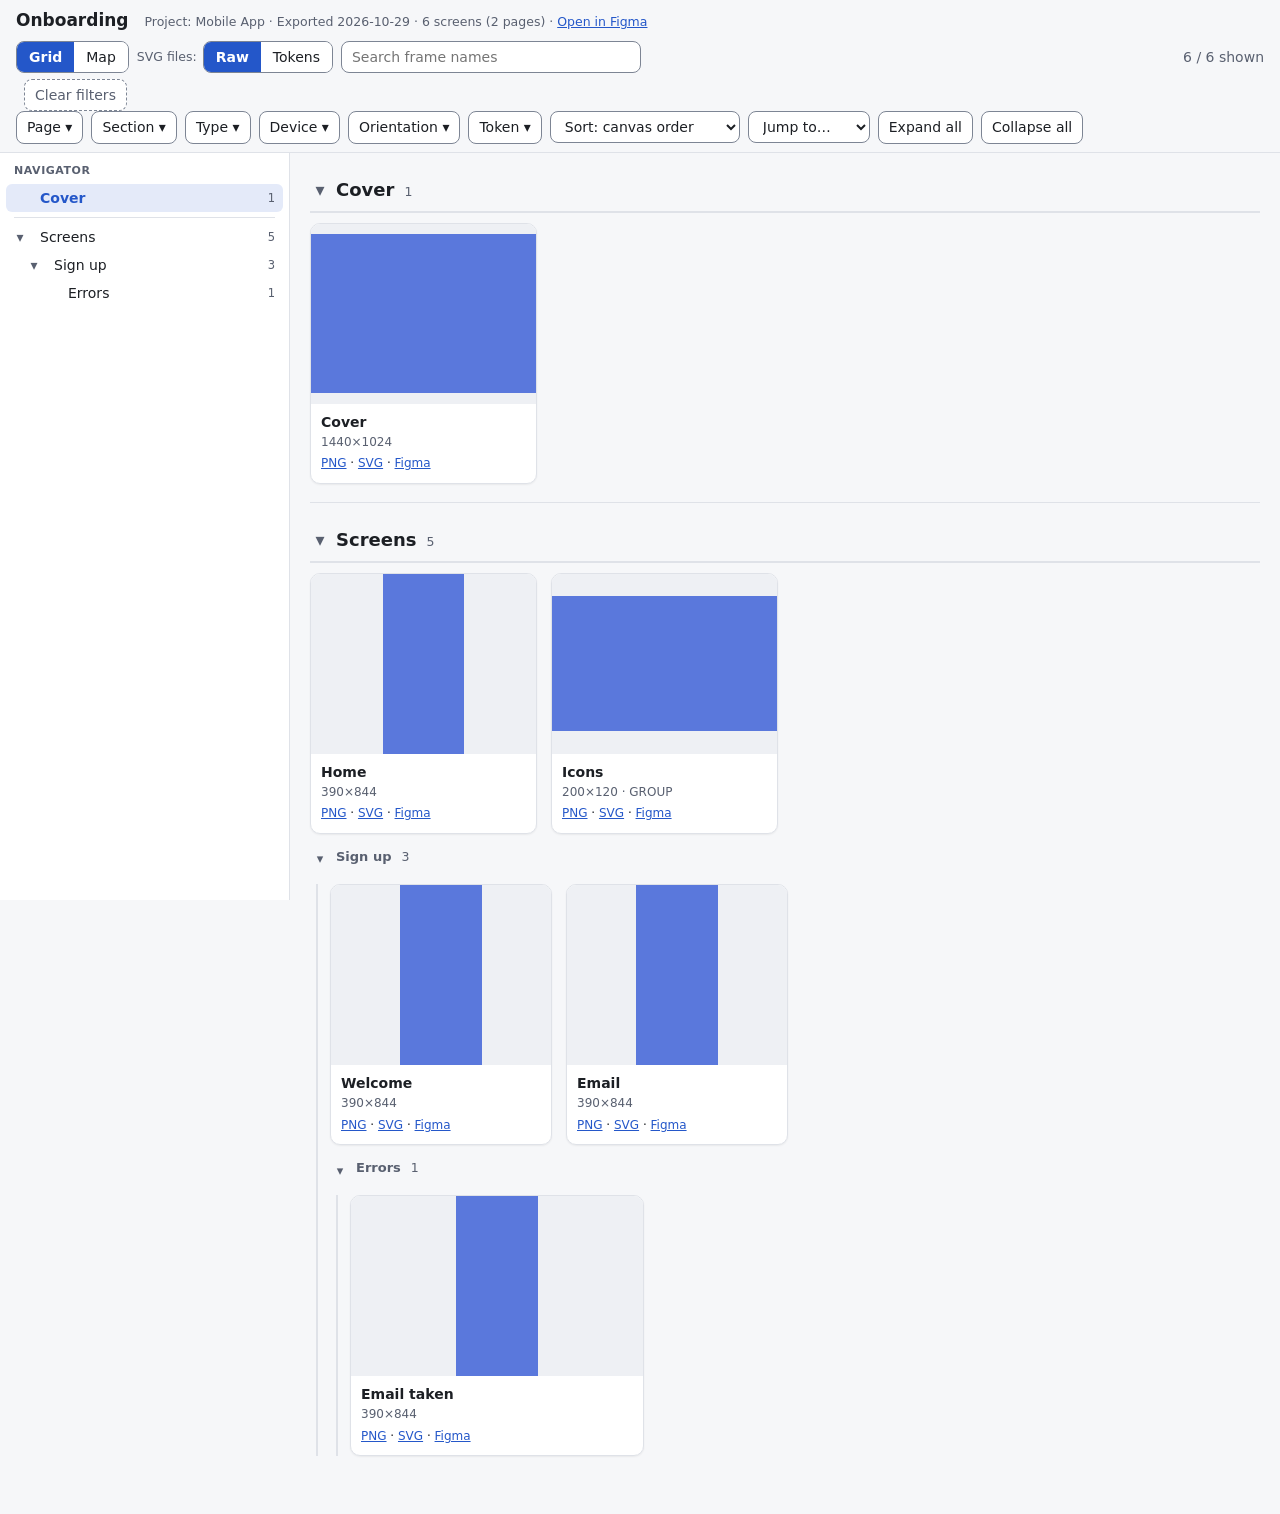
==== examples/demo/Mobile App/Onboarding/index.html @ 015b4171 "figma-offline-kit 1.0.0" ====
<!DOCTYPE html>
<html lang="en">
<head>
<meta charset="utf-8">
<meta name="viewport" content="width=device-width, initial-scale=1">
<title>Onboarding &ndash; screens</title>
<style>
:root{--bg:#f6f7f9;--panel:#fff;--fg:#1c1f24;--mut:#596070;--line:#dfe2e8;--ctl:#7d8594;--acc:#2457c9;--accon:#fff;--accbg:rgba(36,87,201,.12);--thumb:#eef0f4;--mapbg:#e9ecf1;--sc:rgba(36,87,201,.07);--shadow:0 1px 2px rgba(0,0,0,.06);--warn:#9a4a00;--tgw:#92400e;--tgd:#1d4ed8;--tgp:#166534;--barh:0px}
@media (prefers-color-scheme:dark){:root{--bg:#14161a;--panel:#1d2026;--fg:#e8eaee;--mut:#9aa3b0;--line:#2c313a;--ctl:#6b7480;--acc:#6e9bff;--accon:#0b1020;--accbg:rgba(110,155,255,.16);--thumb:#262a32;--mapbg:#0f1114;--sc:rgba(110,155,255,.08);--shadow:none;--warn:#fbbf24;--tgw:#fbbf24;--tgd:#93c5fd;--tgp:#86efac}}
*{box-sizing:border-box}
html{scroll-padding-top:calc(var(--barh) + 10px)}
body{margin:0;background:var(--bg);color:var(--fg);font:14px/1.45 system-ui,-apple-system,"Segoe UI",Roboto,Tahoma,"Noto Sans Arabic",sans-serif}
a{color:var(--acc);text-decoration:underline}
button{font:inherit;color:inherit}
:focus-visible{outline:2px solid var(--acc);outline-offset:2px}
.vh{position:absolute!important;width:1px;height:1px;margin:-1px;padding:0;overflow:hidden;clip:rect(0 0 0 0);white-space:nowrap;border:0}
.skip{position:absolute;left:8px;top:-80px;z-index:200;background:var(--panel);color:var(--fg);border:2px solid var(--acc);padding:8px 14px;border-radius:8px}
.skip:focus{top:8px}
.unn{font-style:italic}
.hide,[hidden]{display:none!important}
.warn{color:var(--warn)}
/* header + filter bar: sticky on roomy viewports, plain flow when narrow or short */
#top{position:sticky;top:0;z-index:30;background:var(--bg);border-bottom:1px solid var(--line)}
.ttl{display:flex;flex-wrap:wrap;align-items:baseline;gap:2px 16px;padding:8px 16px 0}
.ttl h1{margin:0;font-size:17px;overflow-wrap:anywhere}
.ttl p{margin:0;color:var(--mut);font-size:12.5px;overflow-wrap:anywhere}
.bar{display:flex;flex-direction:column;gap:6px;padding:8px 16px}
.row{display:flex;flex-wrap:wrap;gap:6px 8px;align-items:center}
.bar input[type=search],.bar select,.btn,.ddb{font:inherit;color:var(--fg);background:var(--panel);border:1px solid var(--ctl);border-radius:8px;padding:5px 10px;min-width:0;min-height:32px;cursor:pointer}
.bar input[type=search]{cursor:text;flex:1 1 160px;max-width:300px}
.bar select{max-width:100%}
.btn:hover,.ddb:hover{border-color:var(--acc)}
.btn[disabled]{color:var(--mut);border-style:dashed;cursor:default}
.seg{display:inline-flex;border:1px solid var(--ctl);border-radius:8px;overflow:hidden}
.seg button{border:0;background:var(--panel);padding:5px 12px;cursor:pointer;min-height:30px}
.seg button[aria-pressed=true]{background:var(--acc);color:var(--accon);font-weight:600}
.seg button[disabled]{color:var(--mut);cursor:default;font-style:italic}
.chip{background:var(--panel);border:1px dashed var(--ctl);border-radius:999px;padding:3px 11px;min-height:30px;cursor:pointer;color:var(--mut)}
.chip[aria-pressed=true]{border:1px solid var(--acc);color:var(--fg);background:var(--accbg)}
.chip[aria-pressed=true]::before{content:"\2713\00a0";color:var(--acc);font-weight:700}
.chip b{color:var(--mut);font-weight:600;margin-left:4px}
.shown{color:var(--mut);margin-left:auto;white-space:nowrap}
.dd{position:relative}
.ddb[aria-expanded=true]{border-color:var(--acc)}
.ddb.on{border-color:var(--acc);background:var(--accbg)}
.ddn{color:var(--acc);font-weight:600}
.ddp{position:absolute;top:calc(100% + 4px);left:0;z-index:50;min-width:230px;max-width:min(380px,92vw);max-height:min(60vh,420px);display:flex;flex-direction:column;background:var(--panel);border:1px solid var(--ctl);border-radius:10px;box-shadow:0 8px 24px rgba(0,0,0,.2);padding:6px}
.ddq{width:100%;margin-bottom:4px}
.ddl{overflow:auto;flex:1;min-height:0}
.ddo{display:flex;align-items:center;gap:8px;padding:4px 6px;min-height:28px;border-radius:6px;cursor:pointer}
.ddo:hover{background:var(--accbg)}
.ddo span{flex:1;min-width:0;overflow-wrap:anywhere}
.ddo b{color:var(--mut);font-weight:400;font-size:12px}
.ddf{display:flex;justify-content:space-between;padding-top:4px;margin-top:4px;border-top:1px solid var(--line)}
.ddf button{border:0;background:none;color:var(--acc);cursor:pointer;padding:4px 8px;text-decoration:underline}
.only-compact,.only-narrow{display:none}
/* layout */
.app{display:flex;align-items:flex-start;position:relative}
#side{flex:none;width:290px;position:sticky;top:var(--barh);height:calc(100vh - var(--barh));height:calc(100dvh - var(--barh));overflow:auto;background:var(--panel);border-right:1px solid var(--line);padding:8px 6px 24px}
#side h2{margin:2px 8px 6px;font-size:11px;letter-spacing:.05em;text-transform:uppercase;color:var(--mut)}
#sideX{display:none}
#tree,#tree ul{list-style:none;margin:0;padding:0}
#tree ul{padding-inline-start:14px}
.tr{display:flex;align-items:center;gap:2px;padding:0 2px;border-radius:6px}
.tr:hover{background:var(--accbg)}
.tr.act{background:var(--accbg)}
.tl{flex:1;min-width:0;display:flex;align-items:center;gap:4px;text-align:start;border:0;background:none;cursor:pointer;padding:3px 6px;min-height:28px;border-radius:6px}
.tr.act .tl{color:var(--acc);font-weight:600}
.tr.anc .lb{color:var(--acc)}
.tl .lb{flex:1;min-width:0;overflow:hidden;text-overflow:ellipsis;white-space:nowrap}
.tl .cn{color:var(--mut);font-size:11.5px;font-weight:400}
.tr.zero .tl{color:var(--mut);font-style:italic;font-weight:400}
.tr.zero .lb{color:var(--mut)}
li.arch>.tr .tl{color:var(--mut)}
li.arch>.tr.act .tl{color:var(--acc)}
.tdv{display:flex;align-items:center;gap:6px;margin:5px 8px;color:var(--mut);font-size:10.5px;line-height:1}
.tdv::before,.tdv::after{content:"";flex:1;border-top:1px solid var(--line)}
.tdv.nolab::after{display:none}
.tdv.arc{margin:10px 4px 6px;font-size:11px;font-weight:600;letter-spacing:.03em}
.tdv.arc::before,.tdv.arc::after{border-top:2px solid var(--line)}
.tc{width:24px;height:24px;flex:none;border:0;background:none;cursor:pointer;color:var(--mut);padding:0;line-height:1}
.tc.nil{visibility:hidden;cursor:default}
.tc::before{content:"\25BE";display:inline-block;transition:transform .12s}
.tc[aria-expanded=false]::before{transform:rotate(-90deg)}
.tr.nk{display:none}
li.tcol>ul{display:none}
#bk{display:none}
#content{flex:1;min-width:0;position:relative}
#main{display:block;padding:0 20px 48px;outline:none}
#mapwrap{display:none;position:relative;flex-direction:column;height:calc(100vh - var(--barh));height:calc(100dvh - var(--barh));min-height:320px;margin:0 -20px -48px}
body.v-map #gridwrap,body.v-map #notice{display:none}
body.v-map #mapwrap{display:flex}
body.v-map #main{padding:0}
body.v-map #mapwrap{margin:0}
body.v-grid .only-map{display:none!important}
body.v-map .only-grid{display:none!important}
.notice{margin:12px 0 0;padding:8px 12px;border:1px solid var(--acc);background:var(--accbg);border-radius:8px}
.notice .btn{margin-inline-start:8px}
.g>.gh{display:flex;align-items:baseline}
.g>.gh h2,.g>.gh h3,.g>.gh h4,.g>.gh h5,.g>.gh h6{margin:0;flex:1;min-width:0}
.gbtn{display:flex;align-items:baseline;flex-wrap:wrap;gap:2px 6px;width:100%;border:0;background:none;text-align:start;cursor:pointer;padding:2px 0;min-height:28px;font-weight:700;font-size:inherit}
.k-page>.gh{margin-top:22px;padding-bottom:6px;border-bottom:2px solid var(--line)}
.k-page>.gh .gbtn{font-size:18px}
.k-sec>.gh{margin-top:12px}
.k-sec>.gh .gbtn{font-size:13px;color:var(--mut)}
.g.arch>.gh .gbtn{color:var(--mut)}
.chev{width:20px;flex:none;color:var(--mut);align-self:center;text-align:center}
.chev::before{content:"\25BE";display:inline-block;transition:transform .12s}
.gbtn[aria-expanded=false] .chev::before{transform:rotate(-90deg)}
.g.col>.gb{display:none}
.cnt{font-weight:400;color:var(--mut);font-size:12.5px;margin-inline-start:4px}
.tg{display:inline-block;flex:none;font:600 10px/1.5 system-ui,sans-serif;letter-spacing:.03em;padding:0 6px;border-radius:999px;border:1px solid currentColor;vertical-align:middle;color:var(--mut)}
.tg-WIP{color:var(--tgw);background:rgba(245,158,11,.14)}
.tg-Dev{color:var(--tgd);background:rgba(59,130,246,.13)}
.tg-Prod{color:var(--tgp);background:rgba(34,197,94,.14)}
.tg-arch{color:var(--mut);border-style:dashed;text-transform:uppercase}
.gdv{display:flex;align-items:center;gap:10px;margin:18px 0 0;color:var(--mut);font-size:12px}
.gdv::before,.gdv::after{content:"";flex:1;border-top:1px solid var(--line)}
.gdv.empty-l::after{display:none}
.gdv.arc{margin-top:36px;font-weight:600;letter-spacing:.04em}
.gdv.arc::before,.gdv.arc::after{border-top:2px solid var(--line)}
.k-sec>.gb{margin-inline-start:6px;padding-inline-start:12px;border-inline-start:2px solid var(--line)}
.grid{display:grid;grid-template-columns:repeat(auto-fill,minmax(min(220px,100%),1fr));gap:14px;margin:10px 0;padding:0;list-style:none}
.card{margin:0;background:var(--panel);border:1px solid var(--line);border-radius:10px;overflow:hidden;box-shadow:var(--shadow);display:flex;flex-direction:column;min-width:0}
.cbtn{display:flex;flex-direction:column;width:100%;padding:0;border:0;background:none;text-align:start;position:relative;cursor:zoom-in;color:inherit}
.cbtn.nobtn{cursor:default}
.cbtn:focus-visible{outline-offset:-3px}
.thumb{display:flex;align-items:center;justify-content:center;width:100%;height:180px;background:var(--thumb)}
.thumb img{width:100%;height:100%;object-fit:contain}
.thumb.missing{color:var(--mut);font-style:italic;border-bottom:1px dashed var(--line)}
.cap{padding:8px 10px 2px;display:flex;flex-direction:column;gap:2px}
.nm{font-weight:600;overflow-wrap:anywhere}
.meta{color:var(--mut);font-size:12px}
.bdg{align-self:flex-start;font:600 10.5px/1.5 system-ui,sans-serif;padding:0 7px;border-radius:999px;border:1px dashed currentColor;color:var(--mut)}
.lk{padding:2px 10px 10px;font-size:12px}
.empty{color:var(--mut);padding:40px 0;text-align:center}
.empty p{margin:4px 0}
/* map */
#map{position:relative;flex:1;min-height:0;overflow:hidden;background:var(--mapbg);touch-action:none;cursor:grab;--iz:1;--z:1;user-select:none;-webkit-user-select:none}
#map:focus-visible{outline-offset:-3px}
#map.drag{cursor:grabbing}
#world{position:absolute;left:0;top:0;width:0;height:0;transform-origin:0 0}
.sc{position:absolute;background:var(--sc);border-radius:28px;box-shadow:inset 0 0 0 calc(2px*var(--iz)) var(--accbg);pointer-events:none}
.sc.dim{background:transparent;box-shadow:inset 0 0 0 calc(1px*var(--iz)) var(--line)}
.sl,.fl{position:absolute;left:0;bottom:100%;transform-origin:0 100%;transform:scale(var(--iz));white-space:nowrap;overflow:hidden;text-overflow:ellipsis;max-width:calc(100% * var(--z));line-height:1.2;pointer-events:none}
.sl{font:600 13px/1.2 system-ui,"Segoe UI",Tahoma,sans-serif;color:var(--acc);margin-bottom:calc(5px*var(--iz));pointer-events:auto;cursor:pointer;padding:0;padding-inline-start:2px;background:none;border:0;text-align:start}
.sc.dim>.sl{color:var(--mut)}
.fl{font:12px/1.2 system-ui,"Segoe UI",Tahoma,sans-serif;color:var(--mut);margin-bottom:calc(4px*var(--iz))}
#map.nolab .fl{display:none}
.fr{position:absolute;background:var(--thumb)}
.fr img{position:absolute;left:0;top:0;width:100%;height:100%;display:block;opacity:0;transition:opacity .15s;-webkit-user-drag:none}
.fr img.ld{opacity:1}
.fb{position:absolute;inset:0;width:100%;height:100%;margin:0;padding:0;border:0;background:transparent;cursor:pointer;border-radius:0}
.fb:focus-visible{outline:calc(3px*var(--iz)) solid var(--acc);outline-offset:calc(2px*var(--iz))}
.fs{position:absolute;right:0;bottom:100%;transform-origin:100% 100%;transform:scale(var(--iz));padding-bottom:calc(4px*var(--iz));font:600 11px/1.2 system-ui,sans-serif;display:none;z-index:3;text-decoration:none}
.fs b{display:block;font-weight:600;color:var(--acc);background:var(--panel);border:1px solid var(--acc);border-radius:5px;padding:1px 6px}
.fr:hover>.fs,.fr:focus-within>.fs{display:block}
.fs:focus-visible{outline:none}
.fs:focus-visible b{outline:2px solid var(--acc);outline-offset:2px}
#map.nolab .fs{display:none!important}
.fr.miss{background:repeating-linear-gradient(45deg,var(--thumb),var(--thumb) 24px,var(--line) 24px,var(--line) 28px)}
.fr:hover{outline:calc(2px*var(--iz)) solid var(--acc)}
.fr.nm{pointer-events:none;background:var(--thumb)}
.fr.nm img{opacity:.15}
#map.hidenm .fr.nm,#map.hidenm .sc.dim{display:none}
#map.space,#map.space .fr,#map.space .fb{cursor:grab}
#mtool{position:absolute;top:10px;left:10px;right:10px;display:flex;flex-wrap:wrap;gap:6px;z-index:5;pointer-events:none;align-items:center}
#mtool>*{pointer-events:auto}
#mtool .btn,#mtool select{box-shadow:0 1px 4px rgba(0,0,0,.18)}
#mtool select{font:inherit;color:var(--fg);background:var(--panel);border:1px solid var(--ctl);border-radius:8px;padding:5px 8px;min-height:32px;max-width:min(320px,60vw)}
#zl{background:var(--panel);border:1px solid var(--ctl);border-radius:8px;padding:5px 10px;min-width:56px;text-align:center;color:var(--mut)}
#mhelpw{position:absolute;right:10px;bottom:10px;z-index:6;display:flex;flex-direction:column;align-items:flex-end;gap:6px;max-width:calc(100% - 20px)}
#mhelp{min-width:36px;font-weight:700;box-shadow:0 1px 4px rgba(0,0,0,.18)}
#mhelp[aria-expanded=true]{border-color:var(--acc);background:var(--accbg)}
#mhint{color:var(--fg);font-size:12px;background:var(--panel);border:1px solid var(--ctl);border-radius:10px;padding:8px 12px;box-shadow:0 6px 20px rgba(0,0,0,.2);max-width:380px}
#mhint dl{display:grid;grid-template-columns:auto 1fr;gap:3px 12px;margin:6px 0 0}
#mhint dt{color:var(--mut)}#mhint dd{margin:0}
/* lightbox (always dark) */
#lb{--lba:#6e9bff;--lbon:#0b1020;position:fixed;inset:0;z-index:100;display:flex;flex-direction:column;overflow:auto;background:rgba(10,12,16,.96);color:#e8eaee}
#lb .hd{flex:none;display:flex;flex-direction:column;gap:6px;padding:8px 12px;border-bottom:1px solid rgba(255,255,255,.18)}
#lb .hd1{display:flex;gap:10px;align-items:flex-start}
#lb .hd2{display:flex;flex-wrap:wrap;gap:6px 8px;align-items:center}
#lb .ti{flex:1;min-width:0}
#lb .lbt{margin:0;font-size:15px;line-height:1.3;overflow-wrap:anywhere;display:-webkit-box;-webkit-line-clamp:2;-webkit-box-orient:vertical;overflow:hidden}
#lb .ti span{color:#b4bcc8;font-size:12px;overflow-wrap:anywhere}
#lbc{color:#b4bcc8;font-size:12.5px;white-space:nowrap}
#lb .note{color:#d8dde5;font-size:12px;border:1px dashed rgba(255,255,255,.4);border-radius:999px;padding:1px 8px}
#lb .seg{border-color:rgba(255,255,255,.35)}
#lb .seg button{border-radius:0}
#lb .lks{display:inline-flex;flex-wrap:wrap;gap:6px}
#lb button,#lb a.b{font:inherit;color:#e8eaee;background:rgba(255,255,255,.1);border:1px solid rgba(255,255,255,.3);border-radius:8px;padding:6px 12px;cursor:pointer;min-height:44px;min-width:44px;display:inline-flex;align-items:center;justify-content:center;gap:4px;text-decoration:none}
#lb button:hover,#lb a.b:hover{background:rgba(255,255,255,.22)}
#lb button[aria-pressed=true]{background:var(--lba);border-color:var(--lba);color:var(--lbon);font-weight:600}
#lb button[disabled]{color:#aab2be;border-style:dashed;cursor:default}
#lb :focus-visible{outline:3px solid #fff;outline-offset:2px}
#lb .seg{display:inline-flex;overflow:hidden}
#lb .seg button{border:0}
#lb .stage{flex:1 1 auto;min-height:200px;position:relative;overflow:auto;display:flex}
#lb .stage img{margin:auto;display:block}
#lb.fit .stage{overflow:hidden}
#lb.fit .stage img{max-width:100%;max-height:100%;object-fit:contain}
#lb .nav{position:absolute;top:50%;transform:translateY(-50%);font-size:22px;padding:10px 14px;z-index:2;background:rgba(10,12,16,.7)}
/* v5: token SVG switch + token panel */
.svl{color:var(--mut);font-size:12.5px;margin-inline-end:-2px}
.lk a.tok,#lb a.b.tok{font-weight:600}
#lb .body{flex:1 1 auto;min-height:0;display:flex}
#lb .body .stage{flex:1 1 auto;min-width:0}
#tkp{flex:none;width:380px;max-width:45vw;overflow:auto;border-inline-start:1px solid rgba(255,255,255,.18);padding:10px 12px 24px;font-size:12.5px;background:rgba(255,255,255,.03)}
#tkp h3{margin:12px 0 4px;font-size:11px;letter-spacing:.05em;text-transform:uppercase;color:#b4bcc8}
#tkp h3:first-child{margin-top:0}
#tkp .sum{color:#d8dde5;margin:0 0 6px}
#tkp ul{list-style:none;margin:0;padding:0}
#tkp li{display:flex;align-items:baseline;gap:6px;padding:2px 0;border-bottom:1px solid rgba(255,255,255,.06)}
#tkp li .tn{flex:1;min-width:0;overflow-wrap:break-word}
#tkp li code{font:12px/1.4 ui-monospace,Consolas,monospace;color:#e8eaee}
#tkp li .fg{display:block;color:#9aa3b0;font-size:11px}
#tkp li .ct{color:#b4bcc8;font-variant-numeric:tabular-nums}
#tkp li .ext{font-size:10px;border:1px dashed #9aa3b0;border-radius:999px;padding:0 5px;color:#b4bcc8;white-space:nowrap}
#tkp li button.cp{min-height:28px;min-width:0;padding:2px 7px;font-size:11px}
#tkp .sw{width:14px;height:14px;flex:none;border-radius:3px;border:1px solid rgba(255,255,255,.4);align-self:center}
#tkp .ub li .tn{font:12px/1.4 ui-monospace,Consolas,monospace}
#tkp .none{color:#9aa3b0;font-style:italic}
#tkp .why{color:#9aa3b0;font-size:11.5px;margin:2px 0 6px}
#toast{position:fixed;left:50%;bottom:24px;transform:translateX(-50%);z-index:300;background:#1d2026;color:#e8eaee;border:1px solid #6e9bff;border-radius:8px;padding:6px 12px;font-size:13px}
@media (max-width:899px){#lb .body{flex-direction:column}#tkp{width:auto;max-width:none;max-height:45vh;border-inline-start:0;border-top:1px solid rgba(255,255,255,.18)}}
#lb .prev{left:8px}#lb .next{right:8px}
/* narrow drawer (tree) */
@media (max-width:899px){
  .only-narrow{display:inline-flex;align-items:center}
  #side{position:fixed;z-index:70;left:0;top:0;bottom:0;height:auto;width:min(320px,86vw);transform:translateX(-105%);visibility:hidden;transition:transform .18s,visibility 0s .18s;box-shadow:0 0 24px rgba(0,0,0,.3)}
  body.drawer #side{transform:none;visibility:visible;transition-delay:0s}
  body.drawer #bk{display:block;position:fixed;inset:0;z-index:60;background:rgba(0,0,0,.4)}
  #sideX{display:inline-flex;margin:0 8px 8px}
  #main{padding:0 12px 48px}
  #mapwrap{margin:0 -12px -48px}
  body.v-map #mapwrap{margin:0}
}
/* compact: narrow OR short viewport (also what 200 % / 400 % zoom produces): document flow, filters behind a button */
@media (max-width:699px),(max-height:559px){
  #top{position:static}
  .only-compact{display:inline-flex;align-items:center}
  #fpanel{display:none}
  #top.fo #fpanel{display:flex;flex-direction:column;gap:6px}
  .bar{padding-left:10px;padding-right:10px}
  .ttl{padding-left:10px;padding-right:10px}
  .shown{margin-left:0}
  .dd{position:static}
  .ddp{left:0;right:0;top:auto;max-width:none;min-width:0;z-index:50}
  .bar{position:relative}
  #mapwrap{height:auto;min-height:0;height:max(380px,calc(100dvh - 16px))}
  #mtool{position:static;pointer-events:auto;padding:8px 10px;background:var(--bg);border-bottom:1px solid var(--line)}
  .grid{grid-template-columns:repeat(auto-fill,minmax(min(150px,100%),1fr));gap:10px}
  .thumb{height:140px}
  #side{top:0;height:100vh;height:100dvh}
}
@media (pointer:coarse){
  .bar input[type=search],.bar select,.btn,.ddb,.chip,.seg button,#mtool select{min-height:44px}
  .tl{min-height:40px}.tc{width:36px;height:36px}.gbtn{min-height:44px}
}
@media (prefers-reduced-motion:reduce){*,*::before,*::after{transition:none!important;animation:none!important;scroll-behavior:auto!important}}
</style>
</head>
<body class="v-grid">
<a class="skip" id="skip" href="#main">Skip to gallery</a>
<div id="page">
<header id="top">
<div class="ttl">
<h1 dir="auto">Onboarding</h1>
<p>Project: <span dir="auto">Mobile App</span> &middot; Exported 2026-10-29 &middot; 6 screens (2 pages) &middot; <a href="https://www.figma.com/design/FAKEkeyAAA1" target="_blank" rel="noopener">Open in Figma<span class="vh"> (opens in new tab)</span></a></p>
</div>
<div class="bar" id="bar">
<div class="row">
<button type="button" class="btn only-narrow" id="treeBtn" aria-expanded="false" aria-controls="side"><span aria-hidden="true">&#9776;&nbsp;</span>Tree</button>
<div class="seg" role="group" aria-label="View"><button type="button" id="vg" aria-pressed="true">Grid</button><button type="button" id="vm" aria-pressed="false">Map</button></div>
<span id="svwrap" class="row" hidden><span class="svl" id="svlbl">SVG files:</span><span class="seg" role="group" aria-labelledby="svlbl"><button type="button" id="svr" aria-pressed="true" title="Raw SVG, exactly as Figma exported it (fixed colours)">Raw</button><button type="button" id="svt" aria-pressed="false" title="Token SVG: same picture, colours written as var(--token, #hex) so they follow the code's design tokens">Tokens</button></span></span>
<button type="button" class="btn only-compact" id="fbtn" aria-expanded="false" aria-controls="fpanel">Filters</button>
<input id="q" type="search" placeholder="Search frame names" aria-label="Search frame names">
<span class="shown" id="shown" role="status"></span>
</div>
<div id="fpanel">
<div class="row">
<span id="chips" class="row"></span>
<button type="button" class="btn" id="clr">Clear filters</button>
</div>
<div class="row" id="row2">
<span id="dds" class="row"></span>
<select id="sort" class="only-grid" aria-label="Sort"><option value="canvas">Sort: canvas order</option><option value="name">Sort: name A&rarr;Z</option><option value="size">Sort: size (large first)</option><option value="num">Sort: number</option></select>
<select id="jump" aria-label="Jump to"><option value="">Jump to&hellip;</option></select>
<button type="button" class="btn only-grid" id="expall">Expand all</button>
<button type="button" class="btn only-grid" id="colall">Collapse all</button>
</div>
</div>
</div>
</header>
<div class="app">
<nav id="side" aria-label="Navigator"><h2>Navigator</h2><button type="button" class="btn" id="sideX">Close navigator</button><ul id="tree"></ul></nav>
<div id="bk"></div>
<div id="content">
<main id="main" tabindex="-1">
<p class="notice" id="notice" hidden><span id="noticet"></span><button type="button" class="btn" id="noticeb">Expand them</button></p>
<div id="gridwrap"><div id="grid"></div>
<div class="empty" id="empty" hidden><p>No frames match the current filters.</p><p id="fsum"></p><p><button type="button" class="btn" id="clr2">Clear filters</button></p></div></div>
<div id="mapwrap">
<div id="mtool">
<select id="mpage" aria-label="Map page"></select>
<button type="button" class="btn" id="mfit">Fit</button>
<button type="button" class="btn" id="m100">100 %</button>
<button type="button" class="btn" id="mout" aria-label="Zoom out">&minus;</button>
<span id="zl">100%</span>
<button type="button" class="btn" id="min" aria-label="Zoom in">+</button>
<button type="button" class="btn" id="mhide" title="Dim or hide frames that do not match the filters">Non-matching: dim</button>
</div>
<div id="map" tabindex="0" role="group" aria-label="Location map" aria-describedby="mhint"><div id="world"></div></div>
<div id="mhelpw">
<div id="mhint" role="note" hidden><b>Canvas shortcuts</b>
<dl>
<dt>Pan</dt><dd>two-finger scroll &middot; drag &middot; Space- or middle-drag &middot; arrows <small>(Shift: sideways / faster)</small></dd>
<dt>Zoom</dt><dd>pinch &middot; Ctrl+scroll &middot; + &minus; &middot; Ctrl + / &minus;</dd>
<dt>Fit &middot; 100%</dt><dd>Shift+1 &middot; Shift+0</dd>
<dt>Zoom to frame</dt><dd>Shift+2</dd>
<dt>Frames</dt><dd>Tab, then arrows &middot; Enter opens</dd>
</dl></div>
<button type="button" class="btn" id="mhelp" aria-expanded="false" aria-controls="mhint" title="Canvas shortcuts (?)"><span aria-hidden="true">?</span><span class="vh">Canvas shortcuts</span></button>
</div>
</div>
</main>
</div>
</div>
</div>
<div id="lb" class="fit" role="dialog" aria-modal="true" aria-labelledby="lbn" aria-describedby="lbm" hidden>
<div class="hd">
<div class="hd1">
<div class="ti"><h2 id="lbn" class="lbt">Screen viewer</h2><span id="lbm"></span></div>
<button type="button" id="lbx" title="Close (Esc)"><span aria-hidden="true">&times;&nbsp;</span>Close</button>
</div>
<div class="hd2">
<span id="lbc" role="status"></span>
<span class="seg" role="group" aria-label="Image format"><button type="button" id="lbpv" aria-pressed="true" title="Show the PNG (S switches)">PNG</button><button type="button" id="lbsv" aria-pressed="false" title="Show the SVG (S switches)">SVG</button></span>
<span class="seg" role="group" aria-label="SVG files: raw or tokens" id="lbsvs" hidden><button type="button" id="lbsr" aria-pressed="true" title="Raw SVG (R)">Raw SVG</button><button type="button" id="lbst" aria-pressed="false" title="Token SVG (R switches)">Token SVG</button></span>
<button type="button" id="lbtk" aria-pressed="false" aria-controls="tkp" title="Design tokens used on this screen (T)" hidden>Tokens used</button>
<button type="button" id="lbz" aria-pressed="false" title="Actual size, 1 Figma px = 1 CSS px (Z)">100%</button>
<span class="lks" id="lbl"></span>
<span class="note" id="lbsc" hidden></span>
<span class="bdg" id="lbem" hidden>empty frame</span>
</div>
</div>
<div class="body">
<div class="stage" id="stage">
<button type="button" class="nav prev" id="lbp" aria-label="Previous screen" title="Previous (Left arrow)">&larr;</button>
<button type="button" class="nav next" id="lbnx" aria-label="Next screen" title="Next (Right arrow)">&rarr;</button>
</div>
<aside id="tkp" aria-label="Design tokens on this screen" hidden></aside>
</div>
</div>
<div id="toast" role="status" hidden></div>
<script id="data" type="application/json">{"key":"FAKEkeyAAA1","tagOrder":["Page"],"screens":[{"n":1,"id":"1:1","name":"Cover","type":"FRAME","tag":"Page","page":"Cover","pid":"0:1","section":"","x":0,"y":0,"w":1440,"h":1024,"fig":"https://www.figma.com/design/FAKEkeyAAA1?node-id=1-1","png":"screens/png/Cover/001%20Cover%20%5B1-1%5D.png","svg":"screens/svg/Cover/001%20Cover%20%5B1-1%5D.svg","tsvg":"screens/svg/Cover/001%20Cover%20%5B1-1%5D.svg","tc":0,"tu":[]},{"n":2,"id":"2:1","name":"Welcome","type":"FRAME","tag":"Page","page":"Screens","pid":"0:3","section":"Sign up","x":40,"y":80,"w":390,"h":844,"fig":"https://www.figma.com/design/FAKEkeyAAA1?node-id=2-1","png":"screens/png/Screens/Sign%20up/002%20Welcome%20%5B2-1%5D.png","svg":"screens/svg/Screens/Sign%20up/002%20Welcome%20%5B2-1%5D.svg","tsvg":"screens/svg-tokens/Screens/Sign%20up/002%20Welcome%20%5B2-1%5D.svg","tc":2,"tu":[[0,1],[1,1]]},{"n":3,"id":"2:2","name":"Email","type":"FRAME","tag":"Page","page":"Screens","pid":"0:3","section":"Sign up","x":470,"y":80,"w":390,"h":844,"fig":"https://www.figma.com/design/FAKEkeyAAA1?node-id=2-2","png":"screens/png/Screens/Sign%20up/003%20Email%20%5B2-2%5D.png","svg":"screens/svg/Screens/Sign%20up/003%20Email%20%5B2-2%5D.svg","tsvg":"screens/svg-tokens/Screens/Sign%20up/003%20Email%20%5B2-2%5D.svg","tc":1,"tu":[[0,1]],"ub":[["#5A78DC",1,["Logo"]]]},{"n":4,"id":"2:6","name":"Email taken","type":"FRAME","tag":"Page","page":"Screens","pid":"0:3","section":"Sign up / Errors","x":940,"y":120,"w":390,"h":844,"fig":"https://www.figma.com/design/FAKEkeyAAA1?node-id=2-6","png":"screens/png/Screens/Sign%20up/Errors/004%20Email%20taken%20%5B2-6%5D.png","svg":"screens/svg/Screens/Sign%20up/Errors/004%20Email%20taken%20%5B2-6%5D.svg","tsvg":"screens/svg/Screens/Sign%20up/Errors/004%20Email%20taken%20%5B2-6%5D.svg","tc":0,"tu":[]},{"n":5,"id":"2:3","name":"Home","type":"FRAME","tag":"Page","page":"Screens","pid":"0:3","section":"","x":1500,"y":80,"w":390,"h":844,"fig":"https://www.figma.com/design/FAKEkeyAAA1?node-id=2-3","png":"screens/png/Screens/005%20Home%20%5B2-3%5D.png","svg":"screens/svg/Screens/005%20Home%20%5B2-3%5D.svg","tsvg":"screens/svg/Screens/005%20Home%20%5B2-3%5D.svg","tc":0,"tu":[],"ub":[["#FF0000",1,["Home"]]]},{"n":6,"id":"2:7","name":"Icons","type":"GROUP","tag":"Page","page":"Screens","pid":"0:3","section":"","x":1500,"y":1000,"w":200,"h":120,"fig":"https://www.figma.com/design/FAKEkeyAAA1?node-id=2-7","png":"screens/png/Screens/006%20Icons%20%5B2-7%5D.png","svg":"screens/svg/Screens/006%20Icons%20%5B2-7%5D.svg","tsvg":"screens/svg/Screens/006%20Icons%20%5B2-7%5D.svg","tc":0,"tu":[]}],"sections":[{"id":"2:0","name":"Sign up","page":"Screens","path":"Sign up","x":0,"y":0,"w":1400,"h":1000,"tag":"Page","pid":"0:3"},{"id":"2:5","name":"Errors","page":"Screens","path":"Sign up / Errors","x":900,"y":40,"w":480,"h":940,"tag":"Page","pid":"0:3"}],"pages":[{"id":"0:1","name":"Cover","tag":"Page","arch":0,"div":null},{"id":"0:3","name":"Screens","tag":"Page","arch":0,"div":""}],"tk":[{"k":"color","c":"--brand","f":"color/brand","d":"Onboarding","v":"#5A78DC"},{"k":"color","c":"--color-bg","f":"color/bg","d":"Onboarding","v":"#EEEEFF"}]}</script>
<script>
(function(){
"use strict";
var DATA=JSON.parse(document.getElementById('data').textContent);
var S=DATA.screens,KEY=DATA.key,LS='figidx3:'+KEY+':';
function $(id){return document.getElementById(id)}
function el(t,c,x){var e=document.createElement(t);if(c)e.className=c;if(x!=null)e.textContent=x;return e}
function lsGet(k){try{return window.localStorage.getItem(k)}catch(e){return null}}
function lsSet(k,v){try{window.localStorage.setItem(k,v)}catch(e){}}
function lsArr(k){try{var v=JSON.parse(lsGet(k));return Array.isArray(v)?v:[]}catch(e){return []}}
var AR=/[؀-ۿݐ-ݿﭐ-﷿ﹰ-﻿]/;
var EDGE=/^[\s​-‏‪-‮⁠-⁤⁦-⁩﻿­]+|[\s​-‏‪-‮⁠-⁤⁦-⁩﻿­]+$/g;
function L(t){t=String(t==null?'':t).replace(EDGE,'');return t||'(unnamed)'}
function txt(e,t,unn){e.textContent=t;e.dir='auto';if(unn)e.classList.add('unn');else if(AR.test(t))e.lang='fa';return e}
function byYX(a,b){return (a.y-b.y)||(a.x-b.x)||(a.n-b.n)}
function readOrder(arr){ // rows by tolerance (centres within 40% of the smaller height, or y within 24px), then x
  var a=arr.slice().sort(byYX),rows=[],cur=null;
  a.forEach(function(s){
    var same=false;
    if(cur){var cy=s.y+s.h/2,ry=cur.a.y+cur.a.h/2;same=Math.abs(s.y-cur.a.y)<24||Math.abs(cy-ry)<=0.4*Math.min(s.h,cur.a.h)}
    if(same)cur.m.push(s);else{cur={a:s,m:[s]};rows.push(cur)}
  });
  var out=[];rows.forEach(function(r){r.m.sort(function(p,q){return (p.x-q.x)||(p.n-q.n)});out=out.concat(r.m)});
  return out;
}
function collate(a,b){return String(a).localeCompare(String(b),undefined,{numeric:true,sensitivity:'base'})}
var mqCompact=window.matchMedia('(max-width:699px),(max-height:559px)');
var mqNarrow=window.matchMedia('(max-width:899px)');

/* ---------- derived fields ---------- */
var hasPos=S.length>0;
var DEVS=[['mobile','Mobile (<600)'],['tablet','Tablet (600–1023)'],['desktop','Desktop (≥1024)'],['small','Component / small']];
var ORS=[['portrait','Portrait'],['landscape','Landscape']];
var TYPE_ORDER=['FRAME','COMPONENT','COMPONENT_SET','INSTANCE','GROUP'];
S.forEach(function(s,i){
  s.i=i;s.pk=s.pid;s.section=s.section||'';s.unn=!!s.unn;s.emp=!!s.emp;
  s.dn=s.unn?'(unnamed)':s.name;
  if(typeof s.x!=='number'||typeof s.y!=='number'||!s.w||!s.h)hasPos=false;
  var w=s.w||0,h=s.h||0,comp=(s.type==='COMPONENT'||s.type==='COMPONENT_SET');
  s.dev=(comp||h<200)?'small':(w<600?'mobile':(w<1024?'tablet':'desktop'));
  s.or=h>w?'portrait':'landscape';
  s.area=w*h;s.nl=s.dn.toLowerCase();s.match=true;
  var parts=s.section?s.section.split(' / '):[];
  s.secs=parts.map(function(_,k){return parts.slice(0,k+1).join(' / ')});
  s.tks=(s.tu||[]).map(function(t){return String(t[0])});if(s.ub)s.tks.push('!ub');
});
/* v5: SVG files = raw (Figma export) or tokens (colours as var(--token, #hex)); one choice for every gallery */
var TK=DATA.tk||[],HAS_TOK=S.some(function(s){return s.tsvg}),HAS_TU=S.some(function(s){return s.tu});
var SV=(HAS_TOK&&lsGet('figidx:svgv')==='tok')?'tok':'raw';
function svgOf(s){return (SV==='tok'&&s.tsvg)?s.tsvg:s.svg}
function svgLbl(s){return (SV==='tok'&&s.tsvg&&s.tsvg!==s.svg)?'SVG·tokens':'SVG'}
var KLBL={color:'Colour',spacing:'Spacing',radius:'Radius',size:'Size',stroke:'Stroke width',type:'Type variable',effect:'Effect',opacity:'Opacity','text-style':'Text style','effect-style':'Effect style','color-style':'Colour style'};

/* ---------- node model: Page > Section (nested); page order = Figma order, live first, then archive ---------- */
var NODES=[],ROOTS=[],byKey={},secRect={},LAYOUT=[],HAS_ARCH=false,ARC_LBL='──── Archive ────';
(DATA.sections||[]).forEach(function(c){secRect[c.pid+'|'+c.path]=c});
function mk(kind,key,label,parent){
  var n={id:NODES.length,kind:kind,key:key,label:L(label),parent:parent||null,kids:[],own:[],tot:0,cnt:0,box:null,rect:null,tag:'',page:'',pid:'',path:'',arch:false,depth:parent?parent.depth+1:0};
  NODES.push(n);byKey[key]=n;if(parent)parent.kids.push(n);else ROOTS.push(n);return n;
}
function ensureSec(pn,path){
  var parts=path.split(' / '),node=pn;
  for(var k=0;k<parts.length;k++){
    var p=parts.slice(0,k+1).join(' / '),key='S:'+pn.pid+'|'+p,sn=byKey[key];
    if(!sn){sn=mk('sec',key,parts[k],node);sn.tag=pn.tag;sn.page=pn.page;sn.pid=pn.pid;sn.arch=pn.arch;sn.path=p;var r=secRect[pn.pid+'|'+p];if(r&&typeof r.x==='number')sn.rect=r}
    node=sn;
  }
  return node;
}
(DATA.pages||[]).forEach(function(pg){
  var pn=mk('page','P:'+pg.id,pg.name,null);pn.tag=pg.tag;pn.page=L(pg.name);pn.pid=pg.id;pn.arch=!!pg.arch;pn.div=pg.div;
  if(pn.arch)HAS_ARCH=true;
});
S.forEach(function(s){
  var pn=byKey['P:'+s.pid];if(!pn)return;
  var node=s.section?ensureSec(pn,s.section):pn;
  node.own.push(s);s.node=node;s.arch=pn.arch;
});
(DATA.sections||[]).forEach(function(c){var pn=byKey['P:'+c.pid];if(pn&&c.path)ensureSec(pn,c.path)});
function bb(a,x0,y0,x1,y1){if(!a)return[x0,y0,x1,y1];return[Math.min(a[0],x0),Math.min(a[1],y0),Math.max(a[2],x1),Math.max(a[3],y1)]}
function post(n){
  n.tot=n.own.length;var a=null;
  n.own.forEach(function(s){if(hasPos)a=bb(a,s.x,s.y,s.x+s.w,s.y+s.h)});
  n.kids.forEach(function(k){post(k);n.tot+=k.tot;if(k.ub)a=bb(a,k.ub[0],k.ub[1],k.ub[2],k.ub[3])});
  if(n.rect)a=bb(a,n.rect.x,n.rect.y,n.rect.x+n.rect.w,n.rect.y+n.rect.h);
  n.ub=a;
  n.box=a?{x:a[0],y:a[1],w:a[2]-a[0],h:a[3]-a[1]}:null;
  if(n.rect)n.zbox={x:n.rect.x,y:n.rect.y,w:n.rect.w,h:n.rect.h};else n.zbox=n.box;
  if(hasPos)n.kids.sort(function(p,q){return (p.zbox&&q.zbox)?(p.zbox.y-q.zbox.y)||(p.zbox.x-q.zbox.x):0});
}
ROOTS.forEach(post);
var PAGES=ROOTS.filter(function(n){return n.tot>0});
/* LAYOUT: ordered entries {t:'p',n} | {t:'d',label} (Figma divider page(s)) | {t:'a'} (Archive divider), only between visible-able pages */
(function(){
  var seenArch=false,k=0;
  PAGES.forEach(function(pn){
    if(pn.arch&&!seenArch){seenArch=true;LAYOUT.push({t:'a'})}
    else if(pn.div!=null&&pn.div!==undefined&&k>0)LAYOUT.push({t:'d',label:pn.div||''});
    LAYOUT.push({t:'p',n:pn});k++;
  });
})();
function pageOf(n){while(n&&n.kind!=='page')n=n.parent;return n}
function anc(n){var a=[];for(n=n.parent;n;n=n.parent)a.push(n);return a}
/* a divider shows only when a visible page lies on both sides inside its group (Archive divider: when an archive page is visible) */
function updDividers(){
  var vis=function(e){return e.t==='p'&&e.n.cnt>0};
  LAYOUT.forEach(function(e,i){
    if(e.t==='p')return;var show=false,j;
    if(e.t==='a'){for(j=i+1;j<LAYOUT.length;j++)if(vis(LAYOUT[j])){show=true;break}}
    else{
      var before=false,after=false;
      for(j=i-1;j>=0&&LAYOUT[j].t!=='a';j--)if(vis(LAYOUT[j])){before=true;break}
      for(j=i+1;j<LAYOUT.length&&LAYOUT[j].t!=='a';j++)if(vis(LAYOUT[j])){after=true;break}
      show=before&&after;
    }
    (e.els||[]).forEach(function(x){x.classList.toggle('hide',!show)});
  });
}

/* ---------- state ---------- */
var F={tags:new Set(DATA.tagOrder),arch:true,pg:new Set(),sec:new Set(),ty:new Set(),dv:new Set(),or:new Set(),tk:new Set(),q:''};
var view='grid',sortMode='canvas',hideNM=false,mapPage=null;
var archKeys=ROOTS.filter(function(n){return n.arch}).map(function(n){return n.key});
var collapsed=new Set(lsGet(LS+'col')===null?archKeys:lsArr(LS+'col')),tcol=new Set(lsGet(LS+'tcol')===null?archKeys:lsArr(LS+'tcol'));
function saveCol(){lsSet(LS+'col',JSON.stringify(Array.from(collapsed)))}
function saveTcol(){lsSet(LS+'tcol',JSON.stringify(Array.from(tcol)))}
var applying=false;
var ovr=new Map(),autoOpen=false; // while a narrowing filter is active, groups with hits open and user toggles are session-only

function matches(s){
  if(!F.tags.has(s.tag))return false;
  if(!F.arch&&s.arch)return false;
  if(F.pg.size&&!F.pg.has(s.pk))return false;
  if(F.sec.size){var ok=false;for(var k=0;k<s.secs.length;k++)if(F.sec.has(s.secs[k])){ok=true;break}if(!ok)return false}
  if(F.ty.size&&!F.ty.has(s.type))return false;
  if(F.dv.size&&!F.dv.has(s.dev))return false;
  if(F.or.size&&!F.or.has(s.or))return false;
  if(F.tk.size){var hit=false;for(var j=0;j<s.tks.length;j++)if(F.tk.has(s.tks[j])){hit=true;break}if(!hit)return false}
  if(F.q&&s.nl.indexOf(F.q)<0)return false;
  return true;
}
function filtersActive(){
  return F.tags.size!==DATA.tagOrder.length||!F.arch||F.pg.size||F.sec.size||F.ty.size||F.dv.size||F.or.size||F.tk.size||F.q!=='';
}
function narrowing(){return !!(F.q||F.pg.size||F.sec.size||F.ty.size||F.dv.size||F.or.size||F.tk.size)}
function nFilt(){return (F.tags.size!==DATA.tagOrder.length?1:0)+(!F.arch?1:0)+(F.pg.size?1:0)+(F.sec.size?1:0)+(F.ty.size?1:0)+(F.dv.size?1:0)+(F.or.size?1:0)+(F.tk.size?1:0)}
function setPressed(b,on){b.setAttribute('aria-pressed',on?'true':'false')}

/* ---------- grid ---------- */
var ORDER=[];
function ctxOf(s){return s.section||s.page}
function card(s){
  var li=el('li','card');li.dataset.i=s.i;
  var hasBtn=!!s.png;
  var b=el(hasBtn?'button':'div','cbtn'+(hasBtn?'':' nobtn'));if(hasBtn)b.type='button';
  var th=el('span','thumb');
  if(hasBtn){var im=new Image();im.loading='lazy';im.decoding='async';im.alt='';im.src=s.png;th.appendChild(im)}
  else{th.className='thumb missing';th.textContent='not exported'}
  b.appendChild(th);
  var cp=el('span','cap');cp.appendChild(txt(el('span','nm'),s.dn,s.unn));
  var dims=(s.w&&s.h)?(s.w+'×'+s.h):'';
  cp.appendChild(el('span','meta',dims+(s.type&&s.type!=='FRAME'?(dims?' · ':'')+s.type:'')));
  if(s.emp)cp.appendChild(el('span','bdg','empty frame'));
  cp.appendChild(txt(el('span','vh'),', in '+ctxOf(s)));
  b.appendChild(cp);li.appendChild(b);
  var lk=el('span','lk');
  function lnk(t,h){
    var a=el('a',null,t);a.href=h;a.target='_blank';a.rel='noopener';
    a.setAttribute('aria-label',t+', '+s.dn+' (opens in new tab)');
    if(hasBtn)a.tabIndex=-1; // the card button is the one Tab stop; the same links are in the viewer
    if(lk.firstChild)lk.appendChild(document.createTextNode(' · '));lk.appendChild(a);return a;
  }
  if(s.png)lnk('PNG',s.png);if(s.svg){s.svgA=lnk(svgLbl(s),svgOf(s));s.svgA.classList.toggle('tok',svgOf(s)!==s.svg)}if(s.pdf)lnk('PDF',s.pdf);if(s.det){var dl=lnk('Code & specs',s.det);dl.removeAttribute('target');dl.removeAttribute('rel');dl.setAttribute('aria-label','Code and specs, '+s.dn)}lnk('Figma',s.fig);
  li.appendChild(lk);s.card=li;return li;
}
function tagChip(t){return DATA.tagOrder.length<2?document.createTextNode(''):el('span','tg tg-'+t,t)}
function tgs(t){return DATA.tagOrder.length<2?'':' ['+t+']'}
function buildGrid(){
  var root=$('grid');root.textContent='';ORDER=[];
  function build(n,into){
    if(!n.tot)return;
    ORDER.push(n);
    var g=el('section','g k-'+n.kind+(n.arch?' arch':''));g.dataset.nid=n.id;n.g=g;
    var gh=el('div','gh');n.gh=gh;
    var hl=Math.min(2+n.depth,6),h=el('h'+hl);
    var bt=el('button','gbtn');bt.type='button';bt.id='gh-'+n.id;bt.setAttribute('aria-controls','gb-'+n.id);n.gbtn=bt;
    bt.appendChild(el('span','chev'));bt.lastChild.setAttribute('aria-hidden','true');
    bt.appendChild(txt(el('span','gl'),n.label,n.label==='(unnamed)'));
    if(n.kind==='page')bt.appendChild(tagChip(n.tag));
    if(n.arch&&n.kind==='page')bt.appendChild(el('span','tg tg-arch','archive'));
    n.cntEl=el('span','cnt');bt.appendChild(n.cntEl);
    h.appendChild(bt);gh.appendChild(h);g.appendChild(gh);
    var gb=el('div','gb');gb.id='gb-'+n.id;
    if(n.own.length){var gr=el('ul','grid');n.gridEl=gr;n.own.forEach(function(s){gr.appendChild(card(s))});gb.appendChild(gr)}
    n.kids.forEach(function(k){build(k,gb)});
    g.appendChild(gb);into.appendChild(g);
    bt.addEventListener('click',function(){setState(n,!isOpen(n))});
  }
  LAYOUT.forEach(function(e){
    if(e.t==='p'){build(e.n,root);return}
    var lab=e.t==='a'?ARC_LBL:e.label,d=el('p','gdv'+(e.t==='a'?' arc':(e.label?'':' empty-l')),lab);
    if(!lab)d.setAttribute('aria-hidden','true');
    e.els=(e.els||[]);e.els.push(d);root.appendChild(d);
  });
}
function isOpen(n){
  if(ovr.has(n.key))return ovr.get(n.key);
  if(autoOpen&&n.cnt>0)return true;
  return !collapsed.has(n.key);
}
function paint(n){
  if(!n.g)return;var o=isOpen(n);
  n.g.classList.toggle('col',!o);n.gbtn.setAttribute('aria-expanded',o?'true':'false');
}
function setState(n,open,noSave){
  if(!n.g)return;
  if(autoOpen)ovr.set(n.key,open);
  else{if(open)collapsed.delete(n.key);else collapsed.add(n.key);if(!noSave)saveCol()}
  paint(n);
  if(!noSave)updNotice();
}
function allCol(c){ORDER.forEach(function(n){setState(n,!c,true)});if(!autoOpen)saveCol();updNotice();spy()}
function sortGrid(){
  var cmp=sortMode==='name'?function(a,b){return collate(a.dn,b.dn)||(a.n-b.n)}
    :sortMode==='size'?function(a,b){return (b.area-a.area)||(a.n-b.n)}
    :sortMode==='num'?function(a,b){return a.n-b.n}
    :(hasPos?byYX:function(a,b){return a.n-b.n});
  var canvas=(sortMode!=='name'&&sortMode!=='size'&&sortMode!=='num'&&hasPos);
  ORDER.forEach(function(n){if(!n.gridEl)return;(canvas?readOrder(n.own):n.own.slice().sort(cmp)).forEach(function(s){n.gridEl.appendChild(s.card)})});
}
/* hits that sit inside a collapsed group (e.g. the default-collapsed Archive) are announced, never silently hidden */
function updNotice(){
  var n=0;
  if(filtersActive())S.forEach(function(s){
    if(!s.match||!s.node)return;
    for(var x=s.node;x;x=x.parent)if(x.g&&!isOpen(x)){n++;return}
  });
  var bx=$('notice');bx.hidden=!n;
  if(n)$('noticet').textContent=n+' matching frame'+(n===1?' is':'s are')+' inside collapsed groups.';
}

/* ---------- tree navigator ---------- */
function buildTree(){
  var root=$('tree');root.textContent='';
  function build(n,ul){
    if(!n.tot)return;
    var li=el('li');var row=el('div','tr');row.dataset.nid=n.id;
    var kids=n.kids.filter(function(k){return k.tot});
    var tg;
    if(kids.length){
      tg=el('button','tc');tg.type='button';tg.setAttribute('aria-label','Expand or collapse '+n.label);
      tg.setAttribute('aria-expanded',tcol.has(n.key)?'false':'true');tg.setAttribute('aria-controls','tr-'+n.id);
    }else{tg=el('span','tc nil');tg.setAttribute('aria-hidden','true')}
    var tl=el('button','tl');tl.type='button';tl.dataset.nid=n.id;
    var lb=txt(el('span','lb'),n.label,n.label==='(unnamed)');lb.title=n.label;
    var cn=el('span','cn');
    tl.appendChild(lb);if(n.kind==='page')tl.appendChild(tagChip(n.tag));tl.appendChild(cn);
    row.appendChild(tg);row.appendChild(tl);li.appendChild(row);
    if(n.arch)li.classList.add('arch');
    n.li=li;n.trow=row;n.tl=tl;n.tcnt=cn;
    if(kids.length){var sub=el('ul');sub.id='tr-'+n.id;kids.forEach(function(k){build(k,sub)});li.appendChild(sub)}
    if(tcol.has(n.key)&&kids.length)li.classList.add('tcol');
    ul.appendChild(li);
    if(kids.length)tg.addEventListener('click',function(){var c=!li.classList.contains('tcol');li.classList.toggle('tcol',c);tg.setAttribute('aria-expanded',c?'false':'true');if(c)tcol.add(n.key);else tcol.delete(n.key);saveTcol()});
    tl.addEventListener('click',function(){navigate(n)});
    n.ttg=kids.length?tg:null;n.tli=li;
  }
  LAYOUT.forEach(function(e){
    if(e.t==='p'){build(e.n,root);return}
    var li=el('li','tdv'+(e.t==='a'?' arc':(e.label?'':' nolab')),e.t==='a'?ARC_LBL:e.label);
    if(!(e.t==='a'||e.label))li.setAttribute('aria-hidden','true');
    e.els=(e.els||[]);e.els.push(li);root.appendChild(li);
  });
  /* arrow keys inside the tree: Up/Down move between visible rows, Right/Left expand/collapse */
  root.addEventListener('keydown',function(e){
    var t=e.target;if(!(t.classList&&t.classList.contains('tl'))||e.altKey||e.ctrlKey||e.metaKey)return;
    var n=NODES[+t.dataset.nid];
    if(e.key==='ArrowDown'||e.key==='ArrowUp'){
      var all=[].slice.call(root.querySelectorAll('.tl')).filter(function(b){return b.offsetParent!==null});
      var k=all.indexOf(t)+(e.key==='ArrowDown'?1:-1);
      if(k>=0&&k<all.length){e.preventDefault();all[k].focus()}
    }else if((e.key==='ArrowRight'||e.key==='ArrowLeft')&&n&&n.ttg){
      var closed=n.li.classList.contains('tcol');
      if((e.key==='ArrowRight')===closed){e.preventDefault();n.ttg.click()}
    }
  });
}
var activeNode=null;
function setActive(n){
  if(n===activeNode)return;
  if(activeNode&&activeNode.trow){activeNode.trow.classList.remove('act');activeNode.tl.removeAttribute('aria-current');anc(activeNode).forEach(function(a){if(a.trow)a.trow.classList.remove('anc')})}
  activeNode=n;
  if(!n||!n.trow)return;
  n.trow.classList.add('act');n.tl.setAttribute('aria-current','location');anc(n).forEach(function(a){if(a.trow)a.trow.classList.add('anc')});
  var side=$('side'),r=n.trow.getBoundingClientRect(),sr=side.getBoundingClientRect();
  if(r.height&&sr.height&&(r.top<sr.top+30||r.bottom>sr.bottom-10))side.scrollTop+=r.top-sr.top-sr.height/3;
}

/* ---------- drawer (narrow viewports) ---------- */
var drawerOpener=null;
function syncSide(){
  var open=document.body.classList.contains('drawer');
  $('side').inert=mqNarrow.matches&&!open;
  $('top').inert=open;$('content').inert=open;
  $('treeBtn').setAttribute('aria-expanded',open?'true':'false');
}
function openDrawer(){
  drawerOpener=document.activeElement===document.body?null:document.activeElement;
  document.body.classList.add('drawer');syncSide();$('sideX').focus();
}
function closeDrawer(restore){
  var was=document.body.classList.contains('drawer');
  document.body.classList.remove('drawer');syncSide();
  if(was&&restore){var o=(drawerOpener&&drawerOpener.isConnected)?drawerOpener:$('treeBtn');o.focus()}
  return was;
}

/* ---------- navigation (tree / jump / map labels) ---------- */
function topOffset(){if(mqCompact.matches)return 0;return Math.max(0,$('top').getBoundingClientRect().bottom)}
function navigate(n){
  var wasDrawer=closeDrawer(false);
  if(view==='map'){
    var pn=pageOf(n);
    if(!pn)return;
    if(pn!==mapPage){buildMap(pn);syncHash()}
    if(n.kind==='sec'&&n.zbox)fitBox(n.zbox,0.05,1);else fitBox(pn.box,50,1);
    if(wasDrawer)mapEl.focus({preventScroll:true});
    return;
  }
  if(!n.g)return;
  anc(n).forEach(function(a){setState(a,true,true)});setState(n,true,true);if(!autoOpen)saveCol();updNotice();
  if(n.g.classList.contains('hide'))return;
  window.scrollBy(0,n.gh.getBoundingClientRect().top-topOffset()-6);
  setActive(n);
  if(wasDrawer)n.gbtn.focus({preventScroll:true});
}
var spyT=0;
function spy(){
  if(view!=='grid'){return}
  var top=topOffset()+12,best=null;
  for(var k=0;k<ORDER.length;k++){
    var n=ORDER[k];if(!n.gh||n.g.classList.contains('hide')||!n.gh.offsetParent)continue;
    if(n.gh.getBoundingClientRect().top<=top)best=n;else break;
  }
  setActive(best||ORDER[0]||null);
}

/* ---------- filters UI ---------- */
var DD={};
function setDD(k,open){var d=DD[k];d.pop.hidden=!open;d.b.setAttribute('aria-expanded',open?'true':'false')}
function closeDD(){Object.keys(DD).forEach(function(k){setDD(k,false)})}
function makeDD(fk,label,opts,search){
  var wrap=el('div','dd'),b=el('button','ddb');b.type='button';
  var nb=el('span','ddn');b.appendChild(document.createTextNode(label));b.appendChild(nb);b.appendChild(document.createTextNode(' ▾'));
  b.setAttribute('aria-expanded','false');b.setAttribute('aria-controls','dd-'+fk);
  var pop=el('div','ddp');pop.id='dd-'+fk;pop.hidden=true;var qi=null;
  if(search){qi=el('input','ddq');qi.type='search';qi.placeholder='Search '+label.toLowerCase()+'…';qi.setAttribute('aria-label','Search '+label.toLowerCase());pop.appendChild(qi)}
  var list=el('div','ddl');pop.appendChild(list);var rows=[];
  opts.forEach(function(o){
    var lb=el('label','ddo'),cb=document.createElement('input');cb.type='checkbox';cb.value=o[0];
    var sp=txt(el('span'),o[1]);lb.appendChild(cb);lb.appendChild(sp);lb.appendChild(el('b',null,String(o[2])));list.appendChild(lb);
    rows.push({cb:cb,lb:lb,t:o[1].toLowerCase()});
    cb.addEventListener('change',function(){read();applyFilters()});
  });
  var ft=el('div','ddf'),cl=el('button',null,'Clear');cl.type='button';ft.appendChild(cl);pop.appendChild(ft);
  wrap.appendChild(b);wrap.appendChild(pop);
  function read(){var st=new Set();rows.forEach(function(r){if(r.cb.checked)st.add(r.cb.value)});F[fk]=st;upd()}
  function upd(){var n=F[fk].size;nb.textContent=n?' ('+n+')':'';b.classList.toggle('on',n>0)}
  function push(){rows.forEach(function(r){r.cb.checked=F[fk].has(r.cb.value)});upd()}
  cl.addEventListener('click',function(){F[fk]=new Set();push();applyFilters()});
  b.addEventListener('click',function(e){e.stopPropagation();var open=pop.hidden;closeDD();setDD(fk,open);if(open&&qi)qi.focus()});
  pop.addEventListener('click',function(e){e.stopPropagation()});
  if(qi)qi.addEventListener('input',function(){var t=qi.value.trim().toLowerCase();rows.forEach(function(r){r.lb.classList.toggle('hide',!!t&&r.t.indexOf(t)<0)})});
  DD[fk]={wrap:wrap,pop:pop,push:push,qi:qi,rows:rows,b:b};
  return wrap;
}
document.addEventListener('click',closeDD);
document.addEventListener('focusin',function(e){Object.keys(DD).forEach(function(k){if(!DD[k].pop.hidden&&!DD[k].wrap.contains(e.target))setDD(k,false)})});

function buildFilters(){
  var chips=$('chips');
  if(DATA.tagOrder.length>1)DATA.tagOrder.forEach(function(t){
    var c=S.filter(function(s){return s.tag===t}).length;
    var b=el('button','chip');b.type='button';b.dataset.tag=t;setPressed(b,true);b.appendChild(document.createTextNode(t+' '));b.appendChild(el('b',null,String(c)));
    b.addEventListener('click',function(){if(F.tags.has(t))F.tags.delete(t);else F.tags.add(t);setPressed(b,F.tags.has(t));applyFilters()});
    chips.appendChild(b);
  });
  if(HAS_ARCH){
    var ab=el('button','chip');ab.type='button';ab.id='arcb';setPressed(ab,true);ab.title='Show pages classified as archive';
    ab.appendChild(document.createTextNode('Include archive '));
    ab.appendChild(el('b',null,String(S.filter(function(s){return s.arch}).length)));
    ab.addEventListener('click',function(){F.arch=!F.arch;setPressed(ab,F.arch);applyFilters()});
    chips.appendChild(ab);
  }
  var dds=$('dds');
  var po=PAGES.map(function(p){return [p.pid,p.page+(DATA.tagOrder.length<2?'':' · '+p.tag)+(p.arch?' · archive':''),p.tot]});
  dds.appendChild(makeDD('pg','Page',po,false));
  var sc={},so=[];
  S.forEach(function(s){s.secs.forEach(function(p){sc[p]=(sc[p]||0)+1})});
  Object.keys(sc).sort(collate).forEach(function(p){so.push([p,p,sc[p]])});
  if(so.length)dds.appendChild(makeDD('sec','Section',so,true));
  var tc={};S.forEach(function(s){tc[s.type]=(tc[s.type]||0)+1});
  var tl=Object.keys(tc).sort(function(a,b){var x=TYPE_ORDER.indexOf(a),y=TYPE_ORDER.indexOf(b);return (x<0?99:x)-(y<0?99:y)||collate(a,b)});
  dds.appendChild(makeDD('ty','Type',tl.map(function(t){return [t,t,tc[t]]}),false));
  var dc={},oc={};S.forEach(function(s){dc[s.dev]=(dc[s.dev]||0)+1;oc[s.or]=(oc[s.or]||0)+1});
  dds.appendChild(makeDD('dv','Device',DEVS.map(function(d){return [d[0],d[1],dc[d[0]]||0]}),false));
  dds.appendChild(makeDD('or','Orientation',ORS.map(function(d){return [d[0],d[1],oc[d[0]]||0]}),false));
  if(HAS_TU){
    var kc={},ubn=0;S.forEach(function(s){(s.tu||[]).forEach(function(t){kc[t[0]]=(kc[t[0]]||0)+1});if(s.ub)ubn++});
    var to=[];if(ubn)to.push(['!ub','⚠ Unbound colours (no token)',ubn]);
    TK.forEach(function(t,k){if(kc[k])to.push([String(k),(t.c||t.f)+'  ·  '+(KLBL[t.k]||t.k),kc[k]])});
    dds.appendChild(makeDD('tk','Token',to,true));
  }
  // jump-to
  var j=$('jump');
  function opt(v,t){var o=document.createElement('option');o.dir='auto';if(v===null)o.disabled=true;else o.value=v;o.textContent=t;j.appendChild(o)}
  LAYOUT.forEach(function(e){
    if(e.t==='a'){opt(null,ARC_LBL);return}
    if(e.t==='d'){opt(null,e.label?'── '+e.label+' ──':'────────');return}
    (function add(n,d){if(!n.tot)return;opt(String(n.id),new Array(d+1).join('  ')+n.label+(n.kind==='page'?tgs(n.tag):'')+' ('+n.tot+')');n.kids.forEach(function(k){add(k,d+1)})})(e.n,0);
  });
  j.addEventListener('change',function(){var n=NODES[+j.value];j.value='';if(n)navigate(n)});
}
function hideLbl(){return 'Non-matching: '+(hideNM?'hide':'dim')}
function pushFilterUI(){
  [].forEach.call($('chips').children,function(b){if(b.dataset.tag)setPressed(b,F.tags.has(b.dataset.tag))});
  if($('arcb'))setPressed($('arcb'),F.arch);
  Object.keys(DD).forEach(function(k){DD[k].push()});
  $('q').value=F.q;$('sort').value=sortMode;
  $('mhide').textContent=hideLbl();
}
function filterSummary(){
  var p=[];
  if(F.q)p.push('Search “'+F.q+'”');
  if(F.tags.size!==DATA.tagOrder.length)p.push('Tags: '+(DATA.tagOrder.filter(function(t){return F.tags.has(t)}).join(', ')||'none'));
  if(!F.arch)p.push('Archive excluded');
  [['pg','Page'],['sec','Section'],['ty','Type'],['dv','Device'],['or','Orientation'],['tk','Token']].forEach(function(m){if(F[m[0]].size)p.push(m[1]+' ('+F[m[0]].size+')')});
  return p.length?'Active: '+p.join(' · '):'';
}

/* ---------- apply filters ---------- */
var shownN=0;
function updShown(){
  var txt=shownN+' / '+S.length+' shown';
  if(view==='map'&&mapPage)txt+=' · this page '+mapPage.cnt;
  $('shown').textContent=txt;
}
function applyFilters(noHash){
  var shown=0;
  S.forEach(function(s){s.match=matches(s);if(s.match)shown++;if(s.card)s.card.classList.toggle('hide',!s.match)});
  function count(n){var c=0;n.own.forEach(function(s){if(s.match)c++});n.kids.forEach(function(k){c+=count(k)});n.cnt=c;return c}
  ROOTS.forEach(count);
  autoOpen=narrowing();if(!autoOpen)ovr.clear();
  NODES.forEach(function(n){
    if(!n.tot)return;
    var t=n.cnt===n.tot?String(n.cnt):n.cnt+' / '+n.tot;
    if(n.g){n.g.classList.toggle('hide',!n.cnt);n.cntEl.textContent=t;paint(n)}
    if(n.trow){n.trow.classList.toggle('zero',!n.cnt);n.tcnt.textContent=n.cnt===n.tot?n.tot:n.cnt+'/'+n.tot}
  });
  updDividers();updNotice();
  shownN=shown;updShown();
  var act=filtersActive();
  $('clr').disabled=!act;
  $('empty').hidden=!!shown;$('fsum').textContent=filterSummary();
  var nf=nFilt();$('fbtn').textContent='Filters'+(nf?' ('+nf+')':'');
  refreshMapPageSel();
  if(view==='map')mapMatchUpdate();
  if(!noHash)syncHash();
  spy();
}
function clearFilters(){
  F.tags=new Set(DATA.tagOrder);F.arch=true;F.pg=new Set();F.sec=new Set();F.ty=new Set();F.dv=new Set();F.or=new Set();F.tk=new Set();F.q='';
  pushFilterUI();applyFilters();
}

/* ---------- URL hash ---------- */
function syncHash(){
  if(applying)return;
  var p=new URLSearchParams();
  if(view==='map'){p.set('v','map');if(mapPage)p.set('mp',mapPage.key.slice(2))}
  if(F.tags.size!==DATA.tagOrder.length)DATA.tagOrder.forEach(function(t){if(F.tags.has(t))p.append('tg',t)});
  if(F.tags.size===0)p.set('tg0','1');
  if(!F.arch)p.set('ar','0');
  [['pg','pg'],['sec','sec'],['ty','ty'],['dv','dv'],['or','or'],['tk','tk']].forEach(function(m){F[m[0]].forEach(function(v){p.append(m[1],v)})});
  if(F.q)p.set('q',F.q);
  if(sortMode!=='canvas')p.set('so',sortMode);
  if(hideNM)p.set('hm','1');
  var h=p.toString();
  try{history.replaceState(null,'',h?'#'+h:location.pathname+location.search)}catch(e){try{location.hash=h}catch(e2){}}
}
function readHash(){
  var p=new URLSearchParams(location.hash.replace(/^#/,''));
  var tg=p.getAll('tg').filter(function(t){return DATA.tagOrder.indexOf(t)>-1});
  F.tags=new Set(p.has('tg0')?[]:(tg.length?tg:DATA.tagOrder));
  F.arch=p.get('ar')!=='0';
  var okPg={};PAGES.forEach(function(x){okPg[x.pid]=1});
  F.pg=new Set(p.getAll('pg').filter(function(v){return okPg[v]}));
  F.sec=new Set(p.getAll('sec'));
  F.ty=new Set(p.getAll('ty'));F.dv=new Set(p.getAll('dv'));F.or=new Set(p.getAll('or'));
  F.tk=new Set(p.getAll('tk').filter(function(v){return v==='!ub'||TK[+v]}));
  F.q=(p.get('q')||'').trim().toLowerCase();
  var so=p.get('so');sortMode=(so==='name'||so==='size'||so==='num')?so:'canvas';
  hideNM=p.get('hm')==='1';
  var mp=byKey['P:'+(p.get('mp')||'')];
  mapPage=(mp&&mp.tot)?mp:null;
  return (p.get('v')==='map'&&hasPos)?'map':'grid';
}

/* ---------- map ---------- */
var mapEl=$('map'),world=$('world'),cam={x:0,y:0,z:1},frames=[],mapSecs=[],ox=0,oy=0,ws=0,MAXIMG=150,rove=null;
var dirty=false,loadT=0,spaceDown=false;
function pos(d,r){d.style.left=(r.x-ox)+'px';d.style.top=(r.y-oy)+'px';d.style.width=r.w+'px';d.style.height=r.h+'px'}
function buildMap(pn){
  mapPage=pn;world.textContent='';frames=[];mapSecs=[];rove=null;
  (function col(n){n.own.forEach(function(s){frames.push(s)});n.kids.forEach(function(k){if(k.kind==='sec'&&k.rect)mapSecs.push(k);col(k)})})(pn);
  ox=pn.box.x;oy=pn.box.y;
  mapSecs.sort(function(a,b){return b.rect.w*b.rect.h-a.rect.w*a.rect.h});
  mapSecs.forEach(function(n){
    var d=el('div','sc');pos(d,n.rect);
    var l=txt(el('button','sl'),n.label,n.label==='(unnamed)');l.type='button';l.tabIndex=-1;l.dataset.nid=n.id;l.setAttribute('aria-label','Zoom to section '+n.path);d.appendChild(l);world.appendChild(d);n.me=d;
  });
  frames.sort(byYX);
  var fr=document.createDocumentFragment();
  frames.forEach(function(s){
    var f=el('div','fr'+(s.png?'':' miss'));pos(f,s);f.dataset.i=s.i;
    var l=txt(el('span','fl'),s.dn,s.unn);l.setAttribute('aria-hidden','true');f.appendChild(l);
    s.fb=null;
    if(s.png){var fb=el('button','fb');fb.type='button';fb.tabIndex=-1;fb.setAttribute('aria-label','Open '+s.dn+', in '+ctxOf(s));f.appendChild(fb);s.fb=fb}
    s.fsA=null;
    if(s.svg){var sv=el('a','fs');sv.href=svgOf(s);sv.target='_blank';sv.rel='noopener';sv.setAttribute('aria-label',svgLbl(s)+', '+s.dn+' (opens in new tab)');sv.appendChild(el('b',null,svgLbl(s)));f.appendChild(sv);s.fsA=sv}
    fr.appendChild(f);s.fe=f;s.im=null;
  });
  world.appendChild(fr);
  var sel=$('mpage');if(sel.value!==pn.key)sel.value=pn.key;
  mapMatchUpdate();updShown();
  fitBox(fitTarget(),50,1);
}
function fitTarget(){
  if(filtersActive()){
    var a=null;frames.forEach(function(s){if(s.match)a=bb(a,s.x,s.y,s.x+s.w,s.y+s.h)});
    if(a)return{x:a[0],y:a[1],w:a[2]-a[0],h:a[3]-a[1]};
  }
  return mapPage.box;
}
function setRove(s){if(rove&&rove.fb)rove.fb.tabIndex=-1;rove=s;if(s&&s.fb)s.fb.tabIndex=0}
function fixRove(){
  if(rove&&rove.fb&&rove.match)return;
  var l=mapList();setRove(l[0]||null);
}
function mapMatchUpdate(){
  if(!mapPage)return;
  frames.forEach(function(s){s.fe.classList.toggle('nm',!s.match);if(s.fb)s.fb.disabled=!s.match});
  mapSecs.forEach(function(n){n.me.classList.toggle('dim',!n.cnt)});
  mapEl.classList.toggle('hidenm',hideNM);
  fixRove();
  schedLoad();
}
function refreshMapPageSel(){
  var sel=$('mpage');if(!PAGES.length)return;
  var inc=function(p){return F.tags.has(p.tag)&&(F.arch||!p.arch)&&(!F.pg.size||F.pg.has(p.pid))};
  var list=PAGES.filter(inc);
  if(!list.length)list=PAGES;
  var sig=list.map(function(p){return p.key+':'+p.cnt+'/'+p.tot}).join(',');
  if(sel.dataset.sig!==sig){
    sel.textContent='';var emitted=0,pendThin=null,pendArc=false;
    function sep(t){var o=document.createElement('option');o.disabled=true;o.textContent=t;sel.appendChild(o)}
    LAYOUT.forEach(function(e){
      if(e.t==='a'){pendArc=true;pendThin=null;return}
      if(e.t==='d'){if(pendThin===null)pendThin=e.label||'';return}
      if(list.indexOf(e.n)<0)return;
      if(pendArc)sep(ARC_LBL);
      else if(emitted&&pendThin!==null)sep(pendThin?'── '+pendThin+' ──':'────────────');
      pendArc=false;pendThin=null;emitted++;
      var p=e.n,o=document.createElement('option');o.dir='auto';o.value=p.key;o.textContent=p.page+tgs(p.tag)+' ('+p.cnt+'/'+p.tot+')';sel.appendChild(o);
    });
    sel.dataset.sig=sig;
  }
  if(mapPage)sel.value=mapPage.key;
  if(view==='map'&&mapPage&&list.indexOf(mapPage)<0&&!applying){buildMap(list[0]);syncHash()}
}
function applyCam(){
  dirty=false;
  world.style.transform='translate('+cam.x+'px,'+cam.y+'px) scale('+cam.z+')';
  mapEl.style.setProperty('--iz',String(1/cam.z));mapEl.style.setProperty('--z',String(cam.z));
  mapEl.classList.toggle('nolab',cam.z<0.1);
  $('zl').textContent=Math.round(cam.z*100)+'%';
  schedLoad();
}
function touchCam(){if(!dirty){dirty=true;requestAnimationFrame(applyCam)}}
function schedLoad(){clearTimeout(loadT);loadT=setTimeout(function(){loadVisible();mapSpy()},130)}
function zoomAt(sx,sy,nz){
  nz=Math.max(0.01,Math.min(8,nz));var k=nz/cam.z;
  cam.x=sx-(sx-cam.x)*k;cam.y=sy-(sy-cam.y)*k;cam.z=nz;touchCam();
}
function fitBox(b,pad,maxz){
  if(!b||!mapPage)return;
  var W=mapEl.clientWidth||800,H=mapEl.clientHeight||600;pad=pad||40;
  var bx=b.x-ox,by=b.y-oy;
  var z=pad<1?Math.min(W/(b.w*(1+2*pad)),H/(b.h*(1+2*pad))):Math.min((W-2*pad)/b.w,(H-2*pad)/b.h);z=Math.max(0.01,Math.min(maxz||1,z));
  cam.z=z;cam.x=(W-b.w*z)/2-bx*z;cam.y=(H-b.h*z)/2-by*z;applyCam();
}
function loadVisible(){
  if(view!=='map'||!frames.length)return;
  var W=mapEl.clientWidth,H=mapEl.clientHeight,z=cam.z;
  var x0=-cam.x/z,y0=-cam.y/z,x1=x0+W/z,y1=y0+H/z,mx=(x1-x0)/2,my=(y1-y0)/2,cx=(x0+x1)/2,cy=(y0+y1)/2;
  var want=[];
  frames.forEach(function(s){
    if(!s.png||!s.match)return;
    var fx=s.x-ox,fy=s.y-oy;
    if(fx<x1+mx&&fx+s.w>x0-mx&&fy<y1+my&&fy+s.h>y0-my&&Math.max(s.w,s.h)*z>=6){
      var dx=fx+s.w/2-cx,dy=fy+s.h/2-cy;s.dist=dx*dx+dy*dy;want.push(s);
    }
  });
  if(want.length>MAXIMG){want.sort(function(a,b){return a.dist-b.dist});want.length=MAXIMG}
  ws++;want.forEach(function(s){s.ws=ws});
  frames.forEach(function(s){if(s.im&&s.ws!==ws){s.im.remove();s.im=null}});
  want.forEach(function(s){
    if(s.im)return;
    var im=new Image();im.loading='lazy';im.decoding='async';im.alt='';im.draggable=false;
    im.onload=function(){im.classList.add('ld')};im.src=s.png;
    s.fe.insertBefore(im,s.fe.firstChild);s.im=im;
  });
}
function mapSpy(){
  if(view!=='map'||!mapPage)return;
  var W=mapEl.clientWidth,H=mapEl.clientHeight,cx=(W/2-cam.x)/cam.z+ox,cy=(H/2-cam.y)/cam.z+oy,best=mapPage,ba=0;
  mapSecs.forEach(function(n){var r=n.rect;if(cx>=r.x&&cx<=r.x+r.w&&cy>=r.y&&cy<=r.y+r.h){var a=r.w*r.h;if(!ba||a<ba){ba=a;best=n}}});
  setActive(best);
}
function mapList(){return readOrder(frames.filter(function(s){return s.match&&s.png}))}
/* keep a keyboard-focused frame on screen (centre it when it is not fully inside) */
function ensureVisible(s){
  var W=mapEl.clientWidth,H=mapEl.clientHeight,z=cam.z,x=(s.x-ox)*z+cam.x,y=(s.y-oy)*z+cam.y,w=s.w*z,h=s.h*z,m=24;
  if(x>=m&&y>=m+(mqCompact.matches?0:40)&&x+w<=W-m&&y+h<=H-m)return;
  cam.x+=W/2-(x+w/2);cam.y+=H/2-(y+h/2);touchCam();
}
function moveFocus(dir){
  var cur=rove;if(!cur)return;
  var cx=cur.x+cur.w/2,cy=cur.y+cur.h/2,best=null,bs=1e18;
  frames.forEach(function(c){
    if(c===cur||!c.fb||!c.match)return;
    var dx=c.x+c.w/2-cx,dy=c.y+c.h/2-cy,al,pe;
    if(dir==='R'){al=dx;pe=Math.abs(dy)}else if(dir==='L'){al=-dx;pe=Math.abs(dy)}else if(dir==='D'){al=dy;pe=Math.abs(dx)}else{al=-dy;pe=Math.abs(dx)}
    if(al<=1)return;
    var sc=al+2*pe;if(sc<bs){bs=sc;best=c}
  });
  if(best)best.fb.focus({preventScroll:true});
}
(function mapEvents(){
  var ptr={},drag=null,last=null;
  function rect(){return mapEl.getBoundingClientRect()}
  function mid(){var k=Object.keys(ptr),a=ptr[k[0]],b=ptr[k[1]];return{x:(a.x+b.x)/2,y:(a.y+b.y)/2,d:Math.hypot(a.x-b.x,a.y-b.y)||1}}
  mapEl.addEventListener('pointerdown',function(e){
    if(e.button>0)return;
    try{mapEl.setPointerCapture(e.pointerId)}catch(x){}
    ptr[e.pointerId]={x:e.clientX,y:e.clientY};
    var n=Object.keys(ptr).length;
    if(n===1){drag={x:e.clientX,y:e.clientY,moved:false,t:e.target,space:spaceDown};mapEl.classList.add('drag')}
    else if(n===2){last=mid();if(drag)drag.moved=true}
    mapEl.focus({preventScroll:true});
  });
  mapEl.addEventListener('pointermove',function(e){
    if(!ptr[e.pointerId])return;
    var px=ptr[e.pointerId];var dx=e.clientX-px.x,dy=e.clientY-px.y;px.x=e.clientX;px.y=e.clientY;
    var n=Object.keys(ptr).length;
    if(n>=2&&last){var m=mid(),r=rect();cam.x+=m.x-last.x;cam.y+=m.y-last.y;zoomAt(m.x-r.left,m.y-r.top,cam.z*m.d/last.d);last=m;return}
    if(drag){
      if(!drag.moved&&Math.hypot(e.clientX-drag.x,e.clientY-drag.y)>4)drag.moved=true;
      if(drag.moved){cam.x+=dx;cam.y+=dy;touchCam()}
    }
  });
  function up(e){
    if(!ptr[e.pointerId])return;
    delete ptr[e.pointerId];last=null;
    var n=Object.keys(ptr).length;
    if(n===0){
      mapEl.classList.remove('drag');
      if(drag&&!drag.moved&&e.type==='pointerup'){
        var t=drag.t&&drag.t.closest?drag.t:null,fr=t&&t.closest('.fr'),sl=t&&t.closest('.sl'),fs=t&&t.closest('a.fs');
        if(fs){try{window.open(fs.href,'_blank','noopener')}catch(x){}}
        else if(sl&&sl.dataset.nid){navigate(NODES[+sl.dataset.nid])}
        else if(fr&&!drag.space&&!fr.classList.contains('nm')&&!fr.classList.contains('miss')){
          var s=S[+fr.dataset.i];lbOpen(mapList(),s);
        }
      }
      drag=null;schedLoad();
    }else if(n===1){var k=Object.keys(ptr)[0];drag={x:ptr[k].x,y:ptr[k].y,moved:true,t:null,space:false}}
  }
  /* keyboard / assistive activation arrives as a click with detail 0; pointer clicks are handled in up() */
  world.addEventListener('click',function(e){
    var t=e.target.closest?e.target:null;if(!t)return;
    var fs=t.closest('a.fs');
    if(fs){if(e.detail!==0)e.preventDefault();return}
    if(e.detail!==0)return;
    var sl=t.closest('.sl'),fb=t.closest('.fb');
    if(sl&&sl.dataset.nid){navigate(NODES[+sl.dataset.nid])}
    else if(fb){var s=S[+fb.parentNode.dataset.i];if(s&&s.match)lbOpen(mapList(),s)}
  });
  world.addEventListener('focusin',function(e){
    var f=e.target.closest&&e.target.closest('.fr');if(!f)return;
    mapEl.scrollLeft=0;mapEl.scrollTop=0; // native focus scrolling must not shift the overflow:hidden canvas
    var s=S[+f.dataset.i];if(e.target.classList.contains('fb'))setRove(s);
    ensureVisible(s);
  });
  mapEl.addEventListener('pointerup',up);mapEl.addEventListener('pointercancel',up);
  /* Figma canvas model: two-finger scroll / wheel = pan in any direction (Shift: sideways); pinch or Ctrl/Cmd + wheel = zoom at the cursor */
  mapEl.addEventListener('wheel',function(e){
    e.preventDefault();
    var k=e.deltaMode===1?16:(e.deltaMode===2?400:1),dx=e.deltaX*k,dy=e.deltaY*k,r=rect();
    if(e.ctrlKey||e.metaKey){zoomAt(e.clientX-r.left,e.clientY-r.top,cam.z*Math.exp(-dy*0.01));return}
    if(e.shiftKey&&!dx){dx=dy;dy=0}
    cam.x-=dx;cam.y-=dy;touchCam();
  },{passive:false});
  /* middle-button drag pans (as in Figma); stop the browser's autoscroll */
  mapEl.addEventListener('mousedown',function(e){if(e.button===1)e.preventDefault()});
  mapEl.addEventListener('pointerdown',function(e){
    if(e.button!==1)return;
    try{mapEl.setPointerCapture(e.pointerId)}catch(x){}
    ptr[e.pointerId]={x:e.clientX,y:e.clientY};
    drag={x:e.clientX,y:e.clientY,moved:true,t:null,space:true};mapEl.classList.add('drag');mapEl.focus({preventScroll:true});
  });
  /* shortcuts panel: collapsed by default, remembered; ? toggles, Esc closes */
  function setHelp(open,save){$('mhint').hidden=!open;$('mhelp').setAttribute('aria-expanded',open?'true':'false');if(save)lsSet('figidx:mhelp',open?'1':'0')}
  setHelp(lsGet('figidx:mhelp')==='1');
  $('mhelp').onclick=function(){setHelp($('mhint').hidden,true)};
  function zc(f){zoomAt(mapEl.clientWidth/2,mapEl.clientHeight/2,cam.z*f)}
  $('min').onclick=function(){zc(1.3)};$('mout').onclick=function(){zc(1/1.3)};
  $('m100').onclick=function(){zoomAt(mapEl.clientWidth/2,mapEl.clientHeight/2,1)};
  $('mfit').onclick=function(){if(mapPage)fitBox(fitTarget(),50,1)};
  $('mhide').onclick=function(){hideNM=!hideNM;$('mhide').textContent=hideLbl();mapMatchUpdate();syncHash()};
  $('mpage').addEventListener('change',function(){var p=byKey[this.value];if(p&&p!==mapPage){buildMap(p);applyFilters()}});
  /* keys act only while the canvas or one of its frames has focus (never on toolbar buttons, inputs or the viewer) */
  window.addEventListener('keydown',function(e){
    if(view!=='map'||!lb.hidden)return;
    var t=e.target;
    var onMap=(t===mapEl),onFrame=!!(t&&t.classList&&t.classList.contains('fb')),onFs=!!(t&&t.classList&&t.classList.contains('fs'));
    if(!(onMap||onFrame||onFs))return;
    /* Figma shortcuts: Ctrl/Cmd + = − 0 zoom the canvas (not the browser page); Shift+1 fit, Shift+0 100 %, Shift+2 zoom to the focused frame */
    if((e.ctrlKey||e.metaKey)&&!e.altKey){
      if(e.key==='+'||e.key==='='){e.preventDefault();zc(1.3)}else if(e.key==='-'||e.key==='_'){e.preventDefault();zc(1/1.3)}
      else if(e.key==='0'){e.preventDefault();$('m100').click()}
      return;
    }
    if(e.altKey)return;
    if(e.key==='?'){e.preventDefault();setHelp($('mhint').hidden,true);return}
    if(e.key==='Escape'&&!$('mhint').hidden){e.preventDefault();setHelp(false,true);return}
    if(e.shiftKey&&(e.code==='Digit1'||e.code==='Digit0'||e.code==='Digit2')){
      e.preventDefault();
      if(e.code==='Digit1')$('mfit').click();else if(e.code==='Digit0')$('m100').click();
      else{var f=rove||(onFrame&&S[+t.parentNode.dataset.i]);if(f)fitBox({x:f.x,y:f.y,w:f.w,h:f.h},0.08,2)}
      return;
    }
    if(e.key===' '){if(onMap){e.preventDefault();if(!spaceDown){spaceDown=true;mapEl.classList.add('space')}}return}
    if(e.key==='+'||e.key==='='){e.preventDefault();zc(1.3)}else if(e.key==='-'||e.key==='_'){e.preventDefault();zc(1/1.3)}
    else if(e.key==='0'||e.key==='f'||e.key==='F'){e.preventDefault();$('mfit').click()}
    else if(e.key==='1'){e.preventDefault();$('m100').click()}
    else if(e.key.indexOf('Arrow')===0){
      if(onMap){
        var st=e.shiftKey?320:90;
        if(e.key==='ArrowLeft')cam.x+=st;else if(e.key==='ArrowRight')cam.x-=st;else if(e.key==='ArrowUp')cam.y+=st;else cam.y-=st;
        e.preventDefault();touchCam();
      }else if(onFrame){
        e.preventDefault();moveFocus(e.key==='ArrowRight'?'R':e.key==='ArrowLeft'?'L':e.key==='ArrowDown'?'D':'U');
      }
    }
  });
  function sup(){spaceDown=false;mapEl.classList.remove('space')}
  window.addEventListener('keyup',function(e){if(e.key===' ')sup()});
  window.addEventListener('blur',sup);
  window.addEventListener('resize',function(){if(view==='map')schedLoad()});
})();

/* ---------- view switch ---------- */
function setView(v){
  if(v==='map'&&!hasPos)v='grid';
  view=v;document.body.classList.toggle('v-map',v==='map');document.body.classList.toggle('v-grid',v==='grid');
  setPressed($('vg'),v==='grid');setPressed($('vm'),v==='map');
  if(v==='map'){
    if(!mapPage){mapPage=PAGES.filter(function(p){return p.cnt})[0]||PAGES[0]}
    if(mapPage){refreshMapPageSel();buildMap(mapPage)}
    setActive(mapPage);window.scrollTo(0,0);
  }else{spy()}
  applyFilters();
}

/* ---------- lightbox: modal dialog ---------- */
var lb=$('lb'),stage=$('stage'),img=new Image(),LB={list:[],cur:-1,mode:'png',opener:null};
img.id='lbi';img.alt='';stage.insertBefore(img,$('lbnx'));
var lbLinks={};
['PNG','SVG','PDF','Specs','Figma'].forEach(function(t){var a=el('a','b',t==='Specs'?'Code & specs':t);if(t!=='Specs'){a.target='_blank';a.rel='noopener'}lbLinks[t]=a});
function lbSrc(s){return (LB.mode==='svg'&&s.svg)?svgOf(s):(s.png||svgOf(s))}
/* raw ⇄ token SVG: one global choice (remembered), mirrored in the toolbar and the viewer */
function setSV(v){
  if(!HAS_TOK)return;SV=v;lsSet('figidx:svgv',v);
  setPressed($('svr'),v==='raw');setPressed($('svt'),v==='tok');setPressed($('lbsr'),v==='raw');setPressed($('lbst'),v==='tok');
  S.forEach(function(s){
    var h=svgOf(s),t=svgLbl(s);
    if(s.svgA){s.svgA.href=h;s.svgA.textContent=t;s.svgA.setAttribute('aria-label',t+', '+s.dn+' (opens in new tab)');s.svgA.classList.toggle('tok',h!==s.svg)}
    if(s.fsA){s.fsA.href=h;s.fsA.firstChild.textContent=t;s.fsA.setAttribute('aria-label',t+', '+s.dn+' (opens in new tab)')}
  });
  if(!lb.hidden&&LB.list[LB.cur]){var s=LB.list[LB.cur];putLinks(s);if(LB.mode==='svg'){img.src=lbSrc(s)}lbModeUI(s)}
}
if(HAS_TOK){$('svwrap').hidden=false;$('svr').onclick=function(){setSV('raw')};$('svt').onclick=function(){setSV('tok')};
  $('lbsr').onclick=function(){setSV('raw')};$('lbst').onclick=function(){setSV('tok')};setPressed($('svr'),SV==='raw');setPressed($('svt'),SV==='tok')}
/* token panel */
var TKP=HAS_TU&&lsGet('figidx:tkp')==='1';
function toast(m){var t=$('toast');t.textContent=m;t.hidden=false;clearTimeout(toast.t);toast.t=setTimeout(function(){t.hidden=true},1600)}
function copy(v){
  function fb(){var a=document.createElement('textarea');a.value=v;a.style.position='fixed';a.style.opacity='0';lb.appendChild(a);a.select();try{document.execCommand('copy')}catch(e){}a.remove()}
  try{navigator.clipboard.writeText(v).then(function(){toast('Copied '+v)},function(){fb();toast('Copied '+v)})}catch(e){fb();toast('Copied '+v)}
}
function tkRender(s){
  var p=$('tkp');p.textContent='';
  if(!s.tu){p.appendChild(el('p','none','No token data for this screen.'));return}
  var ub=s.ub||[],nub=ub.reduce(function(a,u){return a+u[1]},0);
  p.appendChild(el('p','sum',s.tu.length+' tokens & styles'+(s.tarch?' · archive page: no token SVG (token list only)':'')+(s.tc!=null?(s.tsvg===s.svg?' · no colour tokens: the token SVG is the raw SVG':' · '+s.tc+' colours in the token SVG'):'')+(ub.length?' · '+ub.length+' unbound colour'+(ub.length===1?'':'s'):'')));
  var groups={},order=[];
  s.tu.forEach(function(t){var d=TK[t[0]];if(!d)return;if(!groups[d.k]){groups[d.k]=[];order.push(d.k)}groups[d.k].push([d,t[1]])});
  order.forEach(function(k){
    p.appendChild(el('h3',null,(KLBL[k]||k)+' · '+groups[k].length));
    var ul=el('ul');
    groups[k].forEach(function(x){
      var d=x[0],li=el('li'),tn=el('span','tn'),v=d.c?(d.k==='text-style'?'.'+d.c:'var('+d.c+')'):'';
      if(d.v){var sw=el('span','sw');sw.style.background=d.v;sw.title=d.v;sw.setAttribute('aria-hidden','true');li.appendChild(sw)}
      if(d.c)tn.appendChild(el('code',null,d.c));
      var fg=txt(el('span','fg'),d.f+(d.d?' · '+d.d:'')+(d.v?' · '+d.v:''));tn.appendChild(fg);li.appendChild(tn);
      li.appendChild(el('span','ct','×'+x[1]));
      if(v){var b=el('button','cp','Copy');b.type='button';b.setAttribute('aria-label','Copy '+v);b.onclick=function(){copy(v)};li.appendChild(b)}
      ul.appendChild(li);
    });
    p.appendChild(ul);
  });
  if(ub.length){
    p.appendChild(el('h3',null,'Unbound colours · '+ub.length));
    p.appendChild(el('p','why','Hard-coded in Figma: no variable, no colour style ('+nub+' uses). Candidates for a token.'));
    var ul=el('ul','ub');
    ub.forEach(function(u){
      var li=el('li'),sw=el('span','sw');sw.style.background=u[0];sw.setAttribute('aria-hidden','true');li.appendChild(sw);
      var tn=el('span','tn',u[0]);if(u[2]&&u[2].length)tn.appendChild(txt(el('span','fg'),'e.g. '+u[2].join(', ')));li.appendChild(tn);
      li.appendChild(el('span','ct','×'+u[1]));
      var b=el('button','cp','Copy');b.type='button';b.setAttribute('aria-label','Copy '+u[0]);b.onclick=function(){copy(u[0])};li.appendChild(b);
      ul.appendChild(li);
    });
    p.appendChild(ul);
  }
}
function tkUI(s){
  var has=!!(s&&s.tu);$('lbtk').hidden=!HAS_TU;$('lbtk').disabled=!has;
  setPressed($('lbtk'),TKP&&has);$('tkp').hidden=!(TKP&&has);
  if(TKP&&has)tkRender(s);
}
function tkToggle(){if(!HAS_TU)return;TKP=!TKP;lsSet('figidx:tkp',TKP?'1':'0');tkUI(LB.list[LB.cur])}
$('lbtk').onclick=tkToggle;
function putLinks(s){
  var lk=$('lbl');lk.textContent='';
  function put(t,h,lbl){var a=lbLinks[t];if(!h)return;a.href=h;a.textContent=lbl||t;a.classList.toggle('tok',t==='SVG'&&h!==s.svg);a.setAttribute('aria-label',(lbl||t)+', '+s.dn+(t==='Specs'?'':' (opens in new tab)'));lk.appendChild(a)}
  put('PNG',s.png);put('SVG',svgOf(s),svgLbl(s));put('PDF',s.pdf);put('Specs',s.det,'Code & specs');put('Figma',s.fig);
}
function scaleTxt(v){return '@'+String(+v.toFixed(2))+'x'}
function lbShow(k){
  var s=LB.list[k];LB.cur=k;
  txt($('lbn'),s.dn,s.unn);
  $('lbm').textContent=(s.w&&s.h?s.w+'×'+s.h+' · ':'')+s.page+tgs(s.tag)+(s.section?' / '+s.section:'');
  $('lbc').textContent=(k+1)+' / '+LB.list.length;
  putLinks(s);tkUI(s);
  var sc=$('lbsc');
  if(s.sc&&s.sc<2){sc.hidden=false;sc.textContent='PNG '+scaleTxt(s.sc);sc.title='This PNG was exported at '+scaleTxt(s.sc)+' (below @2x); the 100% view still shows the frame at its true size'}
  else sc.hidden=true;
  $('lbem').hidden=!s.emp;
  img.alt=s.dn;img.src=lbSrc(s);lbModeUI(s);sizeImg(s);
  stage.scrollTop=0;stage.scrollLeft=0;
}
function lbModeUI(s){
  var has=!!(s&&s.svg),svg=LB.mode==='svg'&&has;
  setPressed($('lbpv'),!svg);setPressed($('lbsv'),svg);
  $('lbsv').hidden=!has;$('lbpv').hidden=!s.png&&has;
  $('lbsvs').hidden=!(has&&s.tsvg);setPressed($('lbsr'),SV==='raw');setPressed($('lbst'),SV==='tok');
}
function lbView(m){
  var s=LB.list[LB.cur];if(!s)return;
  if(m==null)m=LB.mode==='svg'?'png':'svg';
  if(m==='svg'&&!s.svg)return;
  LB.mode=m;img.src=lbSrc(s);lbModeUI(s);sizeImg(s);
}
/* 100% = 1 Figma px per CSS px: PNG natural size / its export scale (SVG is 1x); falls back to the frame width */
function sizeImg(s){
  if(lb.classList.contains('fit')){img.style.width='';img.style.height='';return}
  var svg=LB.mode==='svg'&&s.svg,sc=svg?1:(s.sc||2);
  if(img.complete&&img.naturalWidth&&s.w){
    var cw=img.naturalWidth/sc,ch=img.naturalHeight/sc;
    if(Math.abs(cw-s.w)/s.w<=0.3){img.style.width=cw+'px';img.style.height=ch+'px';return}
  }
  if(s.w){img.style.width=s.w+'px';img.style.height='auto'}
}
img.addEventListener('load',function(){var s=LB.list[LB.cur];if(s)sizeImg(s)});
function lbOpen(list,s){
  var k=list.indexOf(s);if(k<0)return;
  LB.opener=document.activeElement&&document.activeElement!==document.body?document.activeElement:null;
  LB.list=list;
  $('page').inert=true;lb.hidden=false;
  lbShow(k);$('lbx').focus();
}
function lbClose(){
  var s=LB.list[LB.cur];
  lb.hidden=true;$('page').inert=false;img.removeAttribute('src');
  if(view==='map'&&s&&s.fe&&mapPage){ // keep the last viewed frame in sight
    var W=mapEl.clientWidth,H=mapEl.clientHeight,z=cam.z,cx=(s.x-ox+s.w/2)*z+cam.x,cy=(s.y-oy+s.h/2)*z+cam.y;
    if(cx<0||cy<0||cx>W||cy>H){cam.x+=W/2-cx;cam.y+=H/2-cy;applyCam()}
  }
  var o=LB.opener;
  if(!(o&&o.isConnected&&o.offsetParent!==null))o=(s&&(s.fb||(s.card&&s.card.querySelector('button.cbtn'))))||null;
  if(o&&o.isConnected)o.focus({preventScroll:!!(o.closest&&o.closest('#map'))});
  LB.opener=null;
}
function lbGo(d){if(LB.list.length)lbShow((LB.cur+d+LB.list.length)%LB.list.length)}
function lbZoom(){var on=lb.classList.toggle('fit');setPressed($('lbz'),!on);sizeImg(LB.list[LB.cur])}
$('grid').addEventListener('click',function(e){
  var b=e.target.closest&&e.target.closest('button.cbtn');if(!b)return;
  var list=[].slice.call($('grid').querySelectorAll('.card')).filter(function(c){return c.offsetParent!==null&&S[+c.dataset.i].png}).map(function(c){return S[+c.dataset.i]});
  lbOpen(list,S[+b.parentNode.dataset.i]);
});
$('lbx').onclick=lbClose;$('lbp').onclick=function(){lbGo(-1)};$('lbnx').onclick=function(){lbGo(1)};$('lbz').onclick=lbZoom;
$('lbpv').onclick=function(){lbView('png')};$('lbsv').onclick=function(){lbView('svg')};
stage.addEventListener('click',function(e){if(e.target===this)lbClose()});
(function swipe(){
  var t0=null;
  stage.addEventListener('touchstart',function(e){t0=e.touches.length===1?{x:e.touches[0].clientX,y:e.touches[0].clientY}:null},{passive:true});
  stage.addEventListener('touchend',function(e){
    if(!t0)return;var t=e.changedTouches[0],dx=t.clientX-t0.x,dy=t.clientY-t0.y;t0=null;
    if(Math.abs(dx)>50&&Math.abs(dx)>1.5*Math.abs(dy)&&(lb.classList.contains('fit')||stage.scrollWidth<=stage.clientWidth+1))lbGo(dx<0?1:-1);
  },{passive:true});
})();
function lbFocusables(){
  return [].slice.call(lb.querySelectorAll('button,a[href]')).filter(function(b){return !b.disabled&&!b.hidden&&b.getClientRects().length>0});
}
document.addEventListener('keydown',function(e){
  if(!lb.hidden){
    if(e.key==='Escape'){e.preventDefault();lbClose()}
    else if(e.key==='Tab'){
      var f=lbFocusables();if(!f.length)return;
      var first=f[0],last=f[f.length-1],a=document.activeElement;
      if(e.shiftKey&&(a===first||!lb.contains(a))){e.preventDefault();last.focus()}
      else if(!e.shiftKey&&(a===last||!lb.contains(a))){e.preventDefault();first.focus()}
    }
    else if(e.altKey||e.ctrlKey||e.metaKey)return;
    else if(e.key==='ArrowRight'){e.preventDefault();lbGo(1)}else if(e.key==='ArrowLeft'){e.preventDefault();lbGo(-1)}
    else if(e.key==='z'||e.key==='Z')lbZoom();
    else if(e.key==='s'||e.key==='S')lbView();
    else if(e.key==='t'||e.key==='T')tkToggle();
    else if((e.key==='r'||e.key==='R')&&HAS_TOK)setSV(SV==='tok'?'raw':'tok');
    return;
  }
  if(e.key==='Escape'){
    var openDD=Object.keys(DD).filter(function(k){return !DD[k].pop.hidden})[0];
    if(openDD){var inside=DD[openDD].wrap.contains(document.activeElement);setDD(openDD,false);if(inside)DD[openDD].b.focus();return}
    if(document.body.classList.contains('drawer'))closeDrawer(true);
  }
});

/* ---------- wire up ---------- */
$('q').addEventListener('input',function(){F.q=this.value.trim().toLowerCase();applyFilters()});
$('sort').addEventListener('change',function(){sortMode=this.value;sortGrid();syncHash()});
$('clr').onclick=clearFilters;$('clr2').onclick=clearFilters;
$('expall').onclick=function(){allCol(false)};$('colall').onclick=function(){allCol(true)};
$('noticeb').onclick=function(){ORDER.forEach(function(n){if(n.cnt>0)setState(n,true,true)});if(!autoOpen)saveCol();updNotice();spy()};
$('vg').onclick=function(){if(view!=='grid'){setView('grid')}};
$('vm').onclick=function(){if(view!=='map'){setView('map')}};
$('treeBtn').onclick=function(e){e.stopPropagation();if(document.body.classList.contains('drawer'))closeDrawer(true);else openDrawer()};
$('sideX').onclick=function(){closeDrawer(true)};
$('bk').onclick=function(){closeDrawer(true)};
$('fbtn').onclick=function(){var o=!$('top').classList.contains('fo');$('top').classList.toggle('fo',o);this.setAttribute('aria-expanded',o?'true':'false')};
$('skip').onclick=function(e){e.preventDefault();var m=$('main');m.focus();m.scrollIntoView()};
window.addEventListener('scroll',function(){if(!spyT)spyT=requestAnimationFrame(function(){spyT=0;spy()})},{passive:true});
function updBarH(){document.documentElement.style.setProperty('--barh',(mqCompact.matches?0:$('top').offsetHeight)+'px')}
if(window.ResizeObserver)new ResizeObserver(updBarH).observe($('top'));
window.addEventListener('resize',function(){updBarH();if(window.innerWidth>=900)closeDrawer(false)});
var mqL=function(){updBarH();syncSide()};
if(mqCompact.addEventListener){mqCompact.addEventListener('change',mqL);mqNarrow.addEventListener('change',mqL)}
window.addEventListener('hashchange',function(){
  applying=true;var v=readHash();pushFilterUI();sortGrid();applying=false;
  if(v==='map'&&mapPage&&view==='map')buildMap(mapPage);
  if(v!==view)setView(v);else applyFilters(true);
});

/* ---------- init ---------- */
if(!hasPos){$('vm').disabled=true;$('vm').title='No canvas coordinates in the inventory for this file'}
updBarH();
buildTree();buildGrid();buildFilters();
var startView=readHash();
pushFilterUI();sortGrid();
applying=true;applyFilters(true);applying=false;
setView(startView);
syncSide();
})();
</script>
</body>
</html>
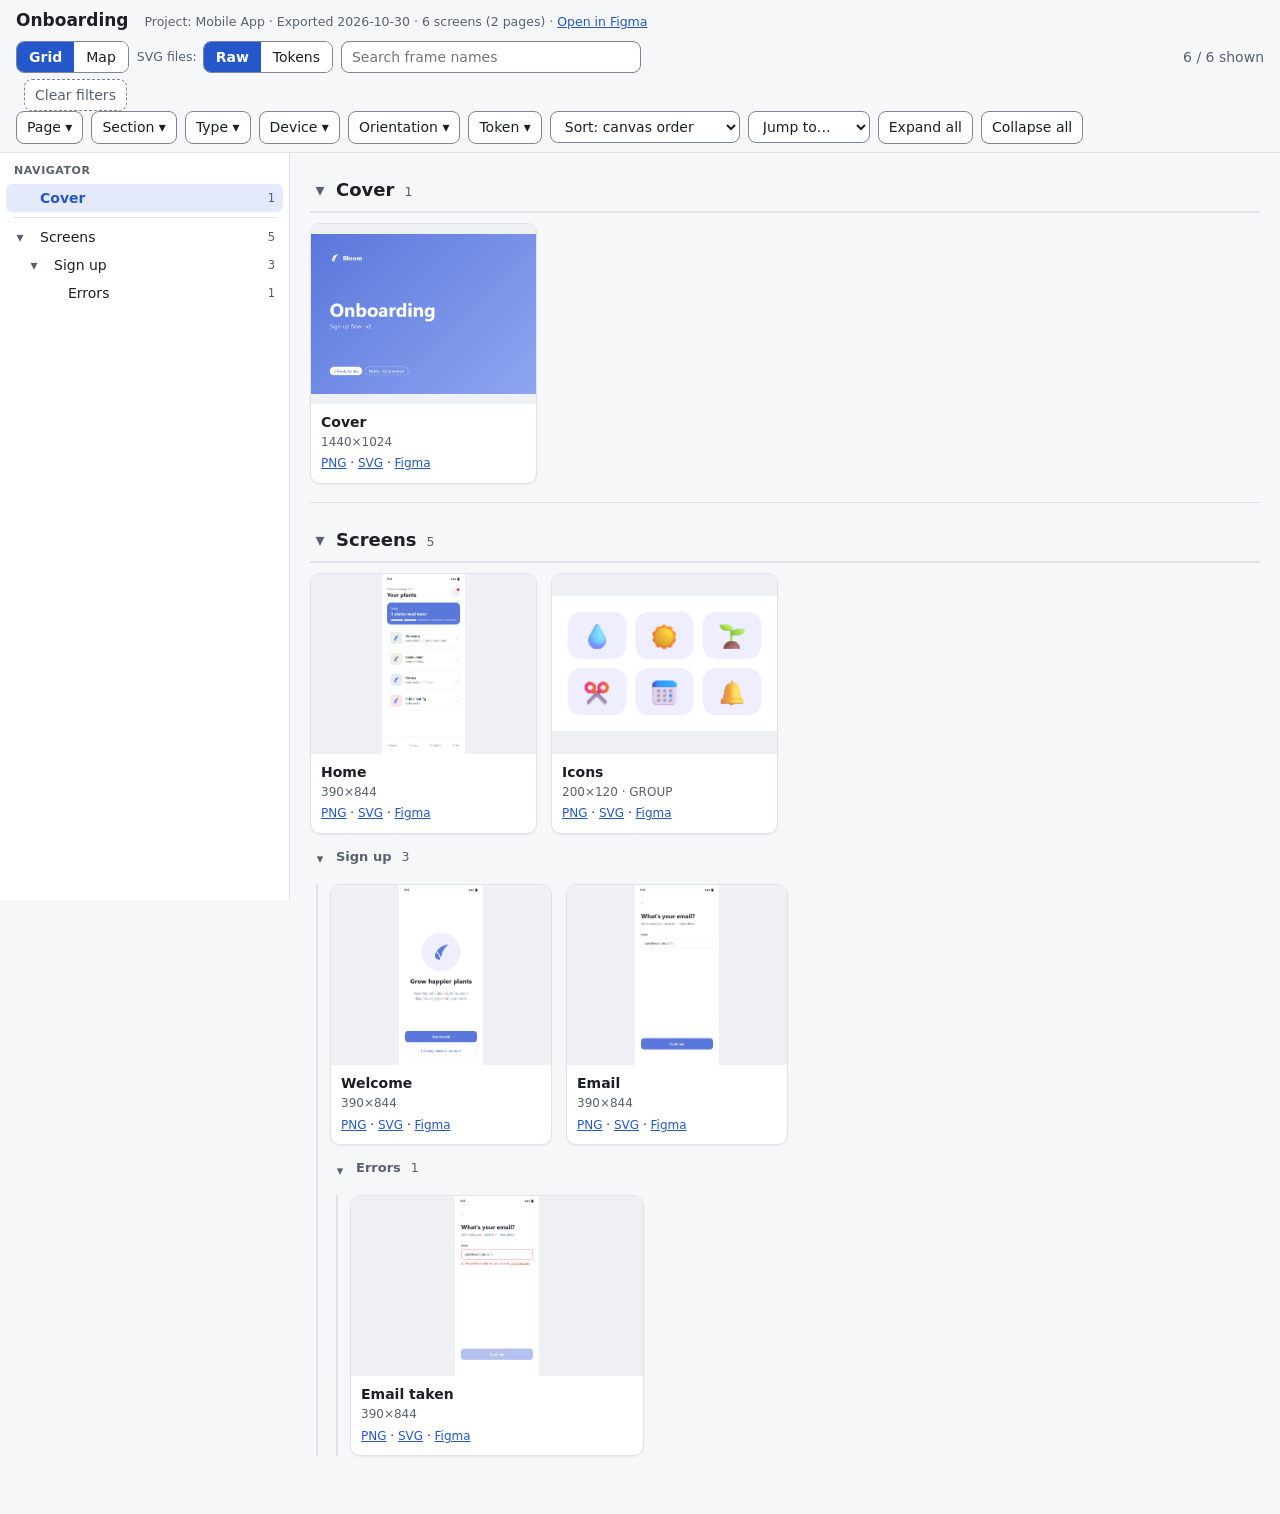
==== commit ae23e87d: "figma-offline-kit 1.0.1: visual READMEs, realistic demo, viewer fix" ====
--- a/examples/demo/Mobile App/Onboarding/index.html
+++ b/examples/demo/Mobile App/Onboarding/index.html
@@ -176,7 +176,7 @@
 #mhint dl{display:grid;grid-template-columns:auto 1fr;gap:3px 12px;margin:6px 0 0}
 #mhint dt{color:var(--mut)}#mhint dd{margin:0}
 /* lightbox (always dark) */
-#lb{--lba:#6e9bff;--lbon:#0b1020;position:fixed;inset:0;z-index:100;display:flex;flex-direction:column;overflow:auto;background:rgba(10,12,16,.96);color:#e8eaee}
+#lb{--lba:#6e9bff;--lbon:#0b1020;position:fixed;inset:0;z-index:100;display:flex;flex-direction:column;overflow:auto;background:#0a0c10;color:#e8eaee}
 #lb .hd{flex:none;display:flex;flex-direction:column;gap:6px;padding:8px 12px;border-bottom:1px solid rgba(255,255,255,.18)}
 #lb .hd1{display:flex;gap:10px;align-items:flex-start}
 #lb .hd2{display:flex;flex-wrap:wrap;gap:6px 8px;align-items:center}
@@ -266,7 +266,7 @@
 <header id="top">
 <div class="ttl">
 <h1 dir="auto">Onboarding</h1>
-<p>Project: <span dir="auto">Mobile App</span> &middot; Exported 2026-10-29 &middot; 6 screens (2 pages) &middot; <a href="https://www.figma.com/design/FAKEkeyAAA1" target="_blank" rel="noopener">Open in Figma<span class="vh"> (opens in new tab)</span></a></p>
+<p>Project: <span dir="auto">Mobile App</span> &middot; Exported 2026-10-30 &middot; 6 screens (2 pages) &middot; <a href="https://www.figma.com/design/FAKEkeyAAA1" target="_blank" rel="noopener">Open in Figma<span class="vh"> (opens in new tab)</span></a></p>
 </div>
 <div class="bar" id="bar">
 <div class="row">
